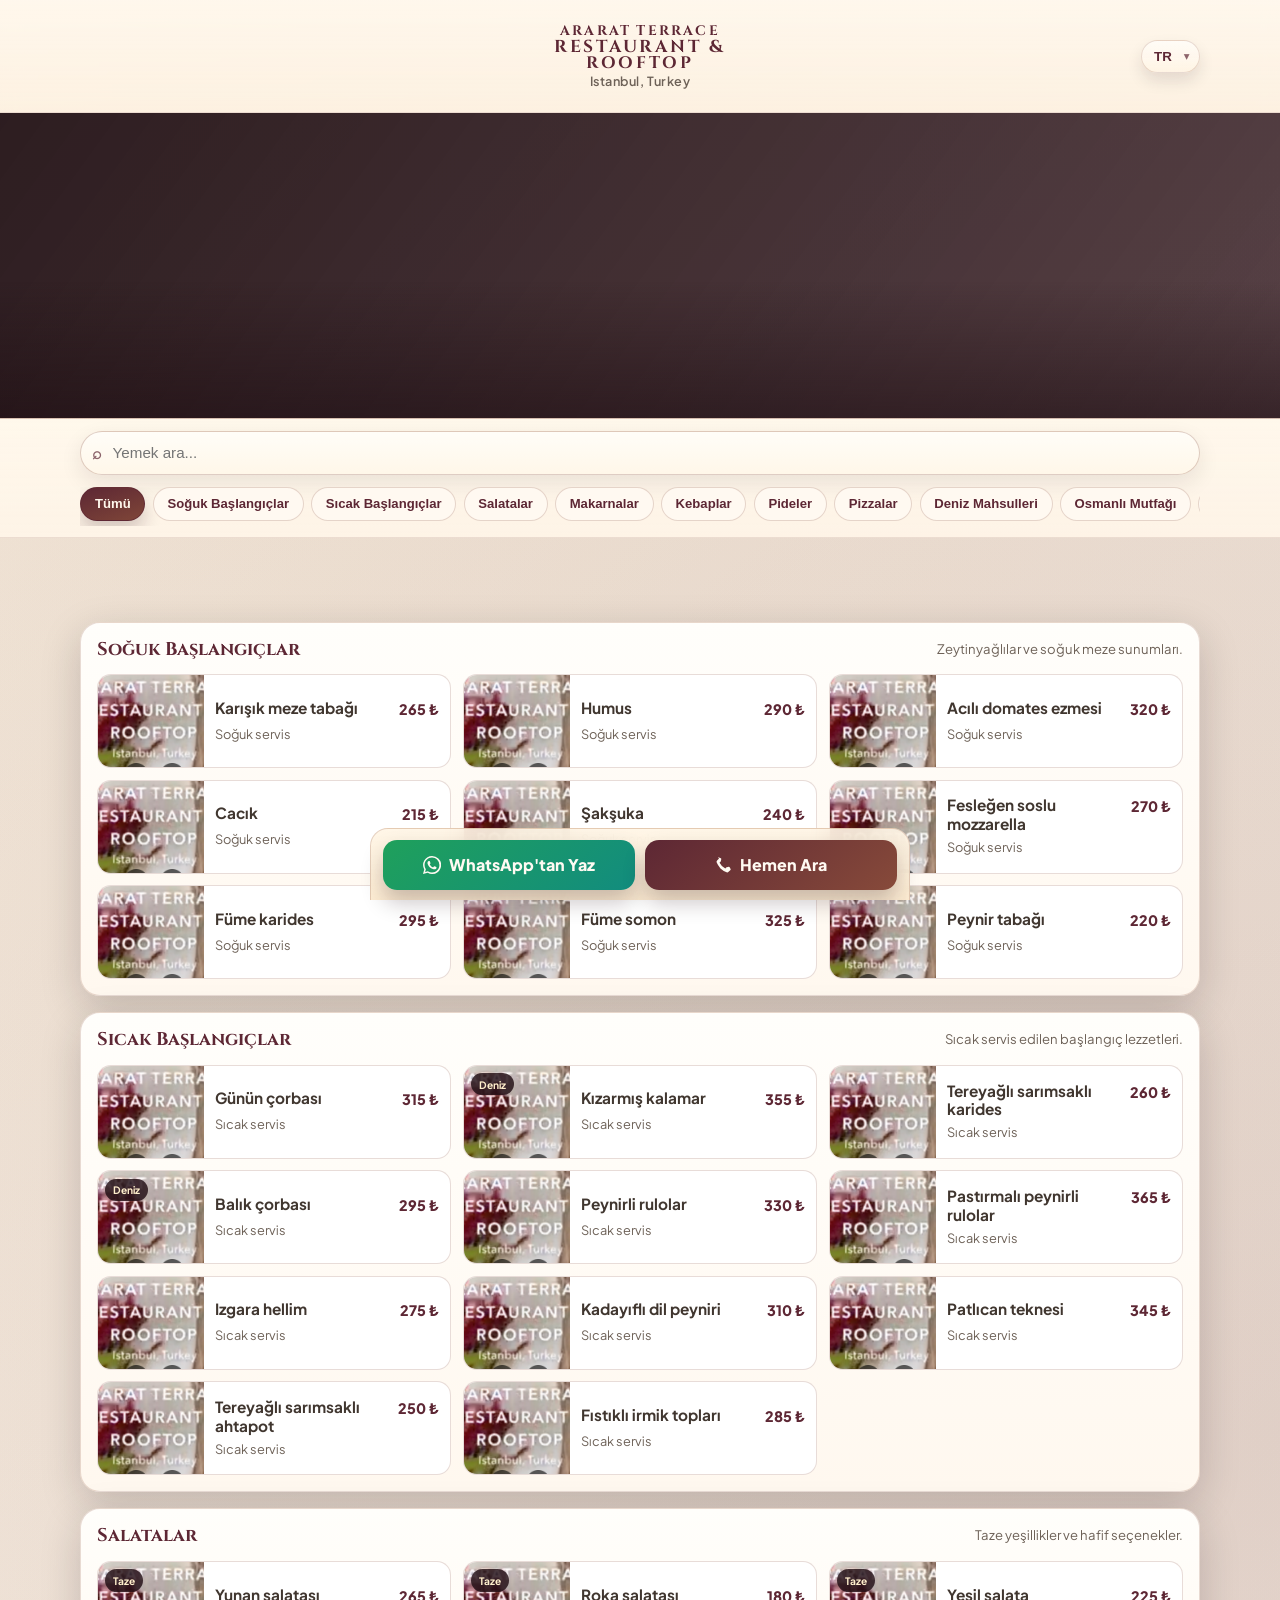
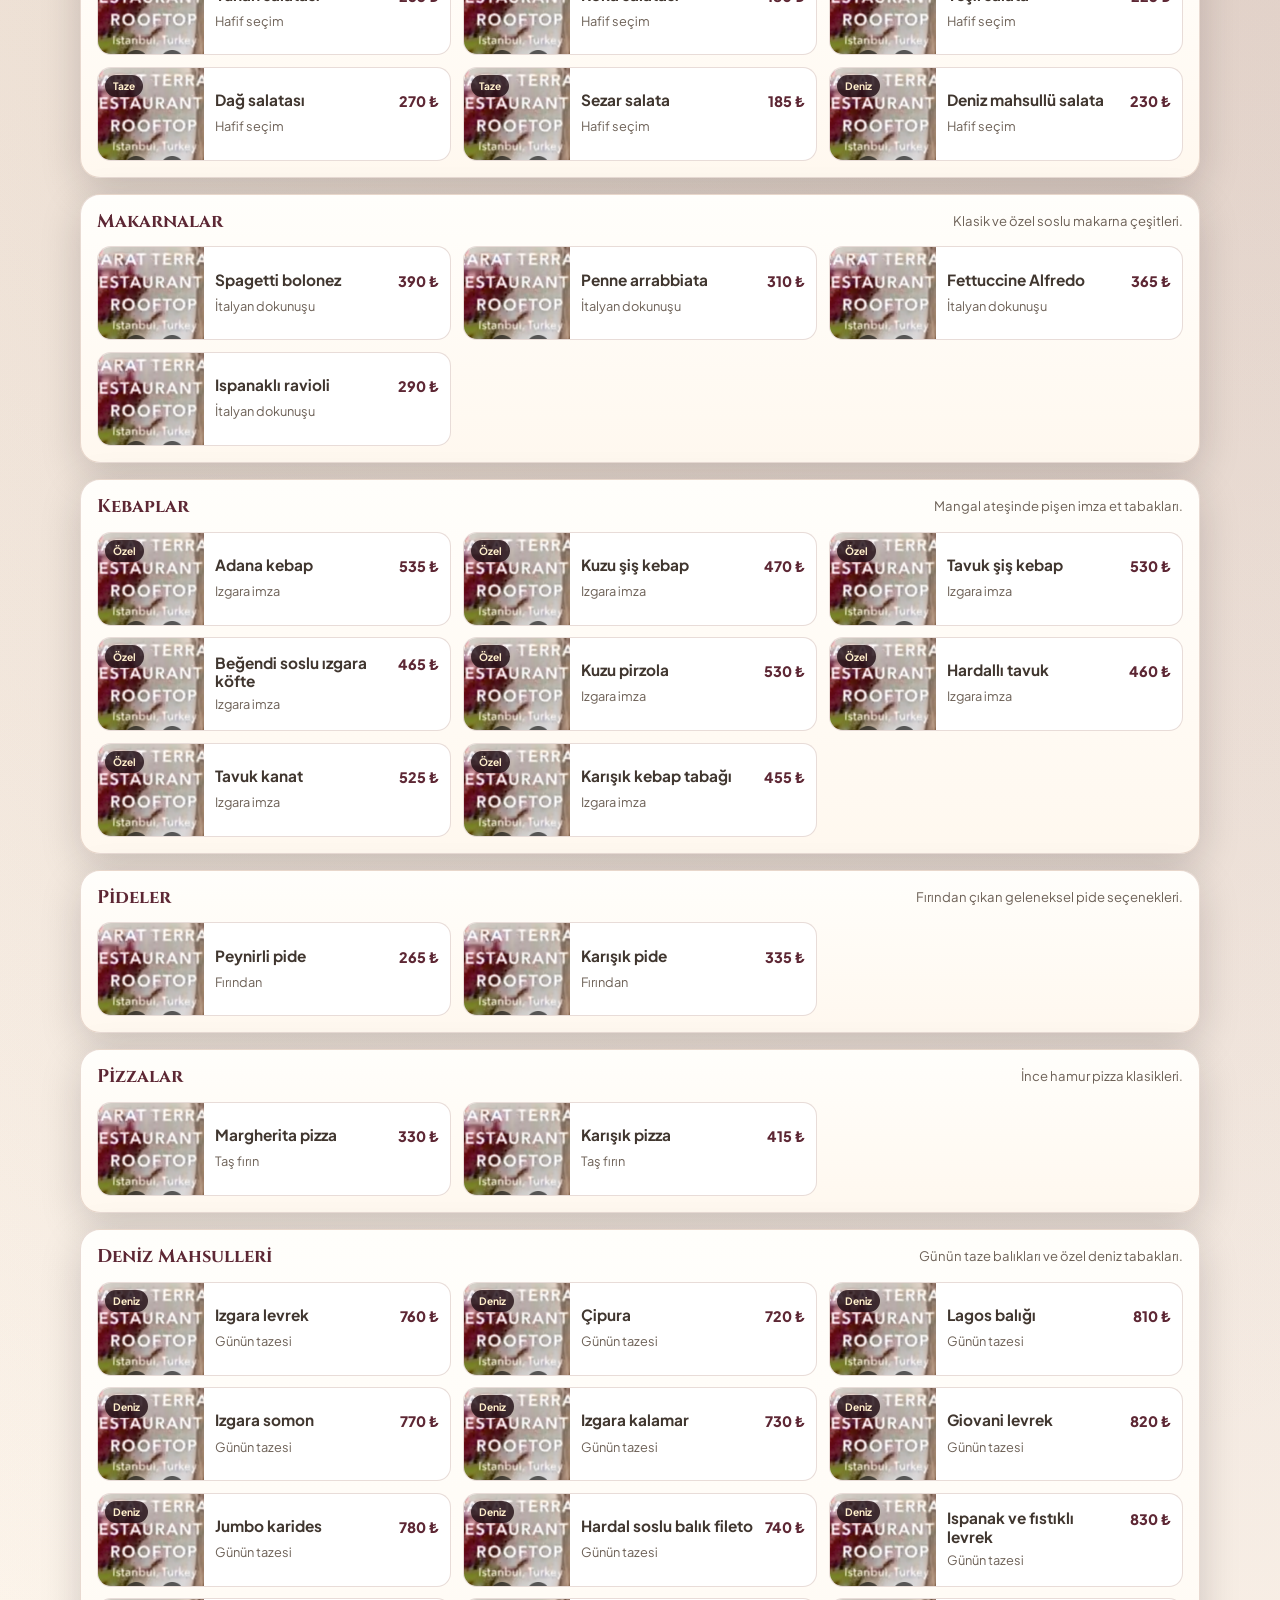
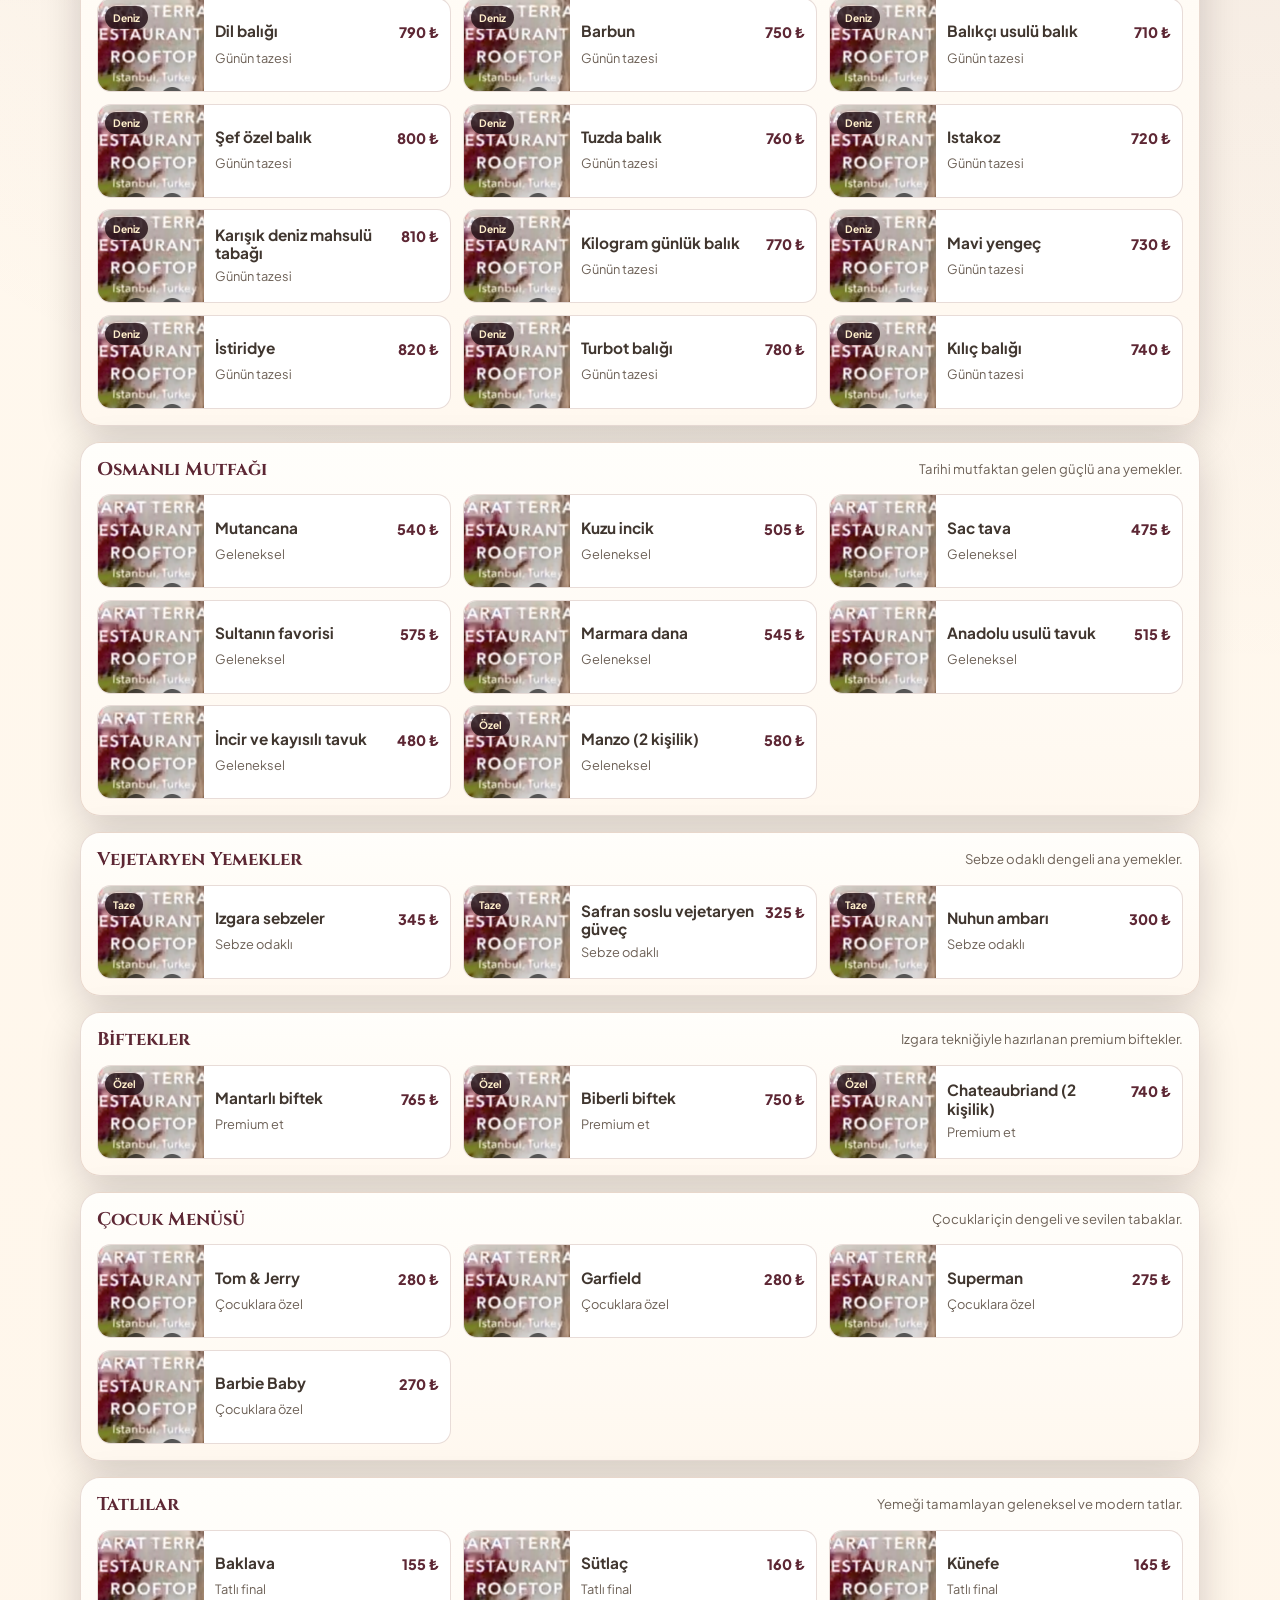
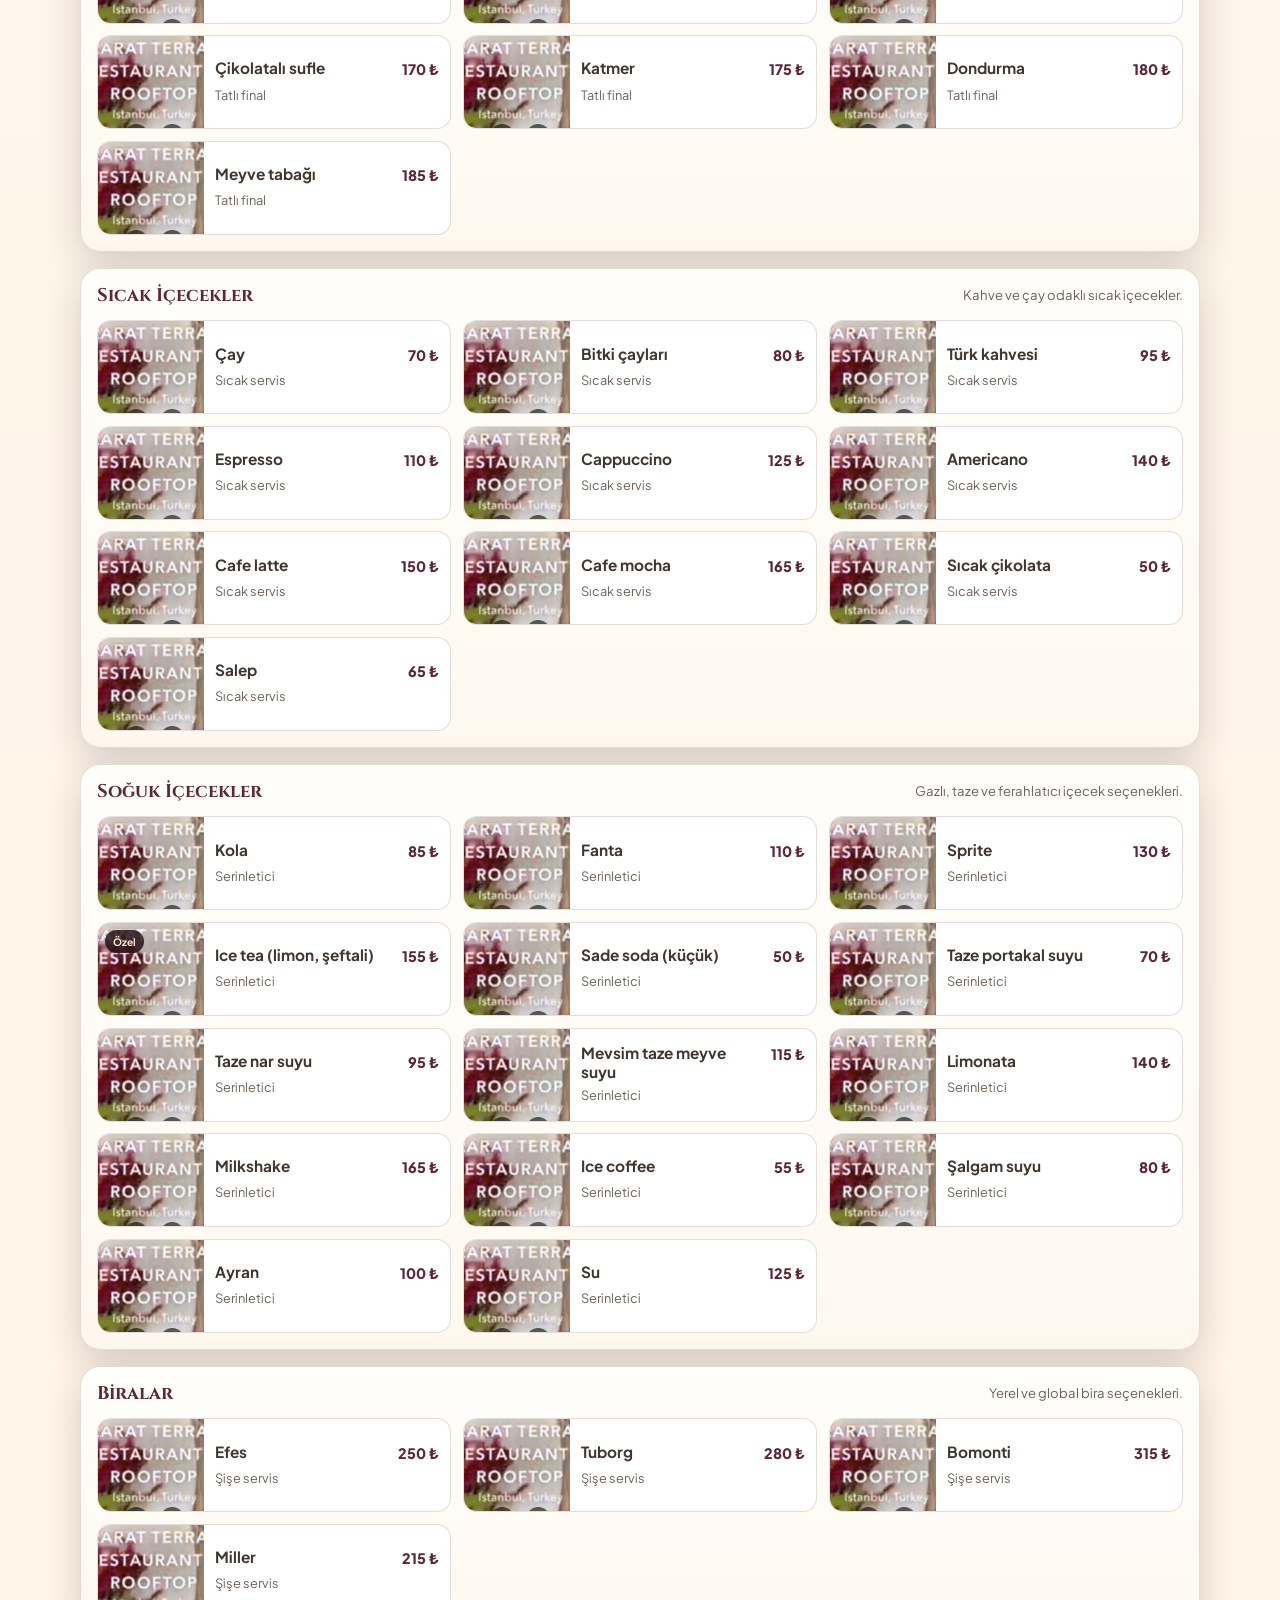
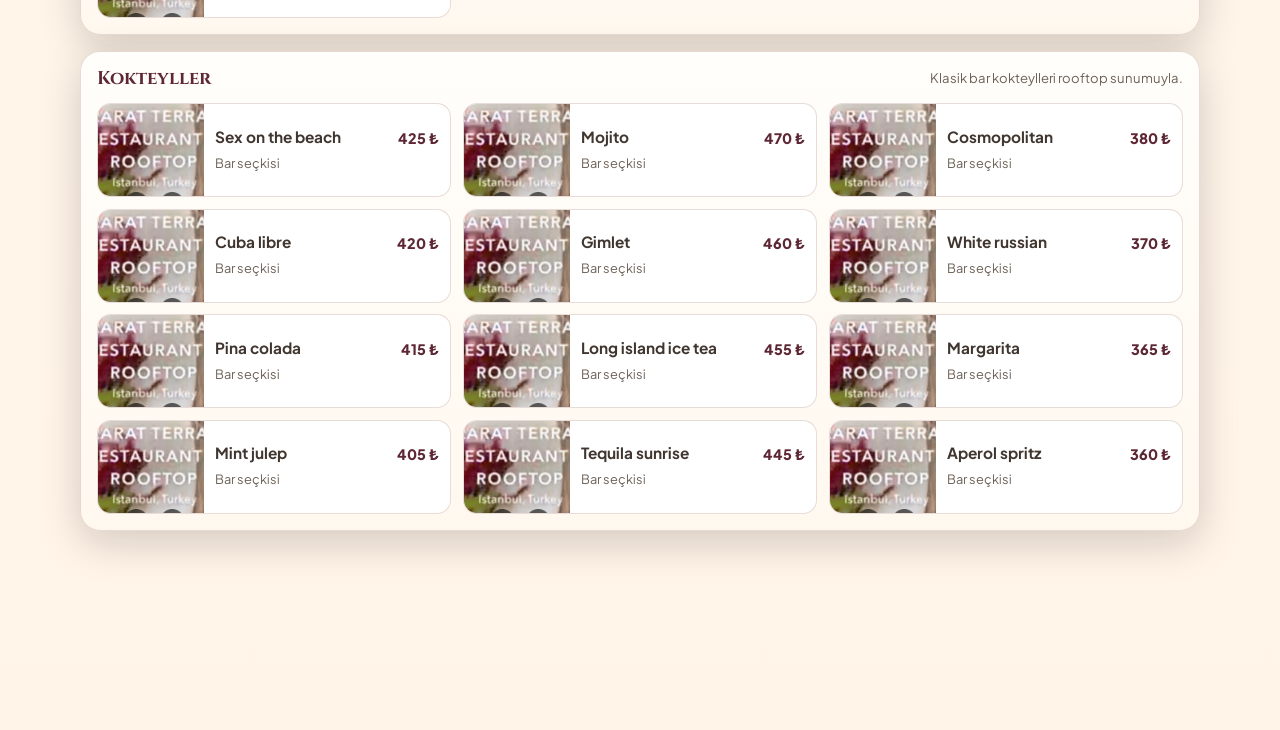
==== menu.html @ 57a2e56c "Initial Ararat Terrace Restaurant & Rooftop website" ====
<!doctype html>
<html lang="tr">
<head>
  <meta charset="utf-8">
  <meta name="viewport" content="width=device-width, initial-scale=1">
  <title>Ararat Terrace | Menü</title>
  <meta name="description" content="Ararat Terrace Restaurant & Rooftop QR menü sayfası.">
  <link rel="preconnect" href="https://fonts.googleapis.com">
  <link rel="preconnect" href="https://fonts.gstatic.com" crossorigin>
  <link href="https://fonts.googleapis.com/css2?family=Cinzel:wght@400;500;600;700&family=Plus+Jakarta+Sans:wght@400;500;600;700&family=Noto+Sans+Arabic:wght@400;500;600;700&display=swap" rel="stylesheet">
  <link rel="stylesheet" href="styles.css">
  <script defer src="app.js"></script>
</head>
<body data-page="menu">
  <header class="site-header compact">
    <div class="container header-inner">
      <div class="header-left header-spacer" aria-hidden="true"></div>

      <a class="brand-wordmark" href="index.html" aria-label="Ararat Terrace Restaurant & Rooftop">
        <span class="brand-line brand-line-1">ARARAT TERRACE</span>
        <span class="brand-line brand-line-2">RESTAURANT &</span>
        <span class="brand-line brand-line-3">ROOFTOP</span>
        <span class="brand-city">Istanbul, Turkey</span>
      </a>

      <div class="header-actions">
        <div class="lang-shell">
          <select class="lang-switcher" data-lang-switcher aria-label="Dil seçimi">
            <option value="tr">TR</option>
            <option value="en">EN</option>
            <option value="ar">AR</option>
          </select>
        </div>
      </div>
    </div>
  </header>

  <main class="menu-main">
    <section class="menu-hero reveal" aria-label="Ararat görsel banner">
      <div class="menu-hero-media"></div>
    </section>

    <section class="menu-controls">
      <div class="container controls-inner">
        <div class="menu-search-shell">
          <span class="menu-search-icon" aria-hidden="true">⌕</span>
          <input class="menu-search" type="search" data-menu-search data-i18n-placeholder="searchPlaceholder" placeholder="Yemek ara...">
          <button class="menu-search-clear" type="button" data-search-clear data-i18n="clearSearch">Temizle</button>
        </div>
        <div class="category-chips" data-category-tabs aria-label="Menü kategorileri"></div>
      </div>
    </section>

    <section class="menu-content">
      <div class="container">
        <div class="menu-category-list" data-menu-root></div>
      </div>
    </section>
  </main>

  <nav class="bottom-contact-bar" aria-label="Hızlı iletişim menüsü">
    <a class="bottom-action whatsapp" href="https://wa.me/905342999414" target="_blank" rel="noreferrer">
      <svg viewBox="0 0 16 16" aria-hidden="true" focusable="false">
        <path d="M13.601 2.326A7.85 7.85 0 0 0 8.002 0a7.94 7.94 0 0 0-6.886 11.9L0 16l4.218-1.096A7.93 7.93 0 0 0 8 16h.003a7.94 7.94 0 0 0 5.598-13.674Zm-5.6 12.33h-.002a6.62 6.62 0 0 1-3.366-.92l-.24-.142-2.503.65.67-2.438-.156-.25a6.6 6.6 0 0 1-1.016-3.52C1.39 4.43 4.358 1.39 8.003 1.39c1.76 0 3.414.685 4.66 1.93a6.55 6.55 0 0 1 1.93 4.664c-.002 3.647-2.97 6.672-6.592 6.672Zm3.624-4.95c-.198-.1-1.173-.58-1.354-.647-.182-.066-.314-.1-.446.1-.132.198-.512.646-.628.778-.116.132-.231.149-.429.05-.198-.1-.836-.308-1.592-.983-.589-.525-.986-1.173-1.102-1.372-.116-.198-.012-.304.087-.403.09-.09.198-.231.298-.347.099-.116.132-.198.198-.33.066-.132.033-.248-.017-.347-.05-.1-.446-1.074-.611-1.471-.162-.39-.326-.336-.446-.342l-.38-.006a.728.728 0 0 0-.529.248c-.182.198-.694.678-.694 1.653 0 .975.71 1.918.809 2.05.099.132 1.397 2.133 3.386 2.992.473.204.842.326 1.13.417.474.151.905.13 1.246.079.38-.057 1.173-.479 1.338-.942.165-.462.165-.859.116-.942-.05-.082-.182-.132-.38-.231Z"/>
      </svg>
      <span>WhatsApp'tan Yaz</span>
    </a>
    <a class="bottom-action call" href="tel:+905342999414">
      <svg viewBox="0 0 16 16" aria-hidden="true" focusable="false">
        <path d="M3.654 1.328a.678.678 0 0 1 .737-.086L6.06 2.08c.291.145.445.47.38.79l-.347 1.73a.68.68 0 0 1-.195.35l-.971.97a11.75 11.75 0 0 0 5.153 5.153l.97-.97a.68.68 0 0 1 .35-.195l1.73-.347a.75.75 0 0 1 .79.38l.838 1.668a.68.68 0 0 1-.086.737l-1.73 1.73a1.75 1.75 0 0 1-1.76.435 17.57 17.57 0 0 1-5.43-3.43 17.57 17.57 0 0 1-3.43-5.43 1.75 1.75 0 0 1 .435-1.76l1.73-1.73Z"/>
      </svg>
      <span>Hemen Ara</span>
    </a>
  </nav>
</body>
</html>
---- styles.css ----
:root {
  --claret-900: #2c1419;
  --claret-700: #5d2734;
  --terracotta-600: #8a4f3e;
  --gold-500: #c79a52;
  --gold-300: #e9cf9f;
  --cream-100: #f7f1e7;
  --stone-700: #40362f;
  --stone-500: #6d6157;
  --white: #ffffff;
  --shadow-soft: 0 12px 40px rgba(22, 12, 16, 0.18);
  --shadow-hard: 0 22px 44px rgba(17, 8, 11, 0.34);
  --radius-lg: 20px;
  --radius-md: 14px;
  --radius-sm: 10px;
  --container: min(1120px, 92vw);
}

*,
*::before,
*::after {
  box-sizing: border-box;
}

html,
body {
  margin: 0;
  padding: 0;
}

html {
  scroll-behavior: smooth;
}

body {
  font-family: "Plus Jakarta Sans", system-ui, -apple-system, "Segoe UI", sans-serif;
  color: var(--stone-700);
  background:
    radial-gradient(circle at 12% 0%, rgba(199, 154, 82, 0.16), transparent 45%),
    radial-gradient(circle at 100% 20%, rgba(93, 39, 52, 0.18), transparent 42%),
    linear-gradient(180deg, #fffaf4 0%, #fff8ee 45%, #fff4e7 100%);
  line-height: 1.5;
  overflow-x: hidden;
}

body.rtl {
  font-family: "Noto Sans Arabic", "Plus Jakarta Sans", sans-serif;
}

a {
  color: inherit;
  text-decoration: none;
}

img {
  max-width: 100%;
  display: block;
}

.container {
  width: var(--container);
  margin-inline: auto;
}

.site-header {
  position: sticky;
  top: 0;
  z-index: 20;
  backdrop-filter: blur(10px);
  background: linear-gradient(180deg, rgba(255, 250, 243, 0.92), rgba(255, 245, 233, 0.75));
  border-bottom: 1px solid rgba(138, 79, 62, 0.16);
}

.site-header.compact {
  background: linear-gradient(180deg, rgba(255, 248, 237, 0.96), rgba(255, 243, 227, 0.86));
}

.header-inner {
  min-height: 102px;
  display: grid;
  grid-template-columns: 1fr auto 1fr;
  align-items: center;
  gap: 0.95rem;
  padding: 0.65rem 0;
}

.header-left {
  justify-self: start;
  display: inline-flex;
  align-items: center;
  min-width: 0;
}

.header-spacer {
  min-width: 68px;
}

.brand-wordmark {
  justify-self: center;
  display: grid;
  justify-items: center;
  text-align: center;
  color: var(--claret-700);
  line-height: 1.02;
  transition: transform 220ms ease;
}

.brand-wordmark:hover {
  transform: translateY(-1px);
}

.brand-line {
  display: block;
  font-family: "Cinzel", serif;
  font-weight: 700;
  letter-spacing: 0.16em;
}

.brand-line-1 {
  font-size: 0.72rem;
}

.brand-line-2 {
  font-size: 0.86rem;
}

.brand-line-3 {
  font-size: 0.84rem;
}

.brand-city {
  margin-top: 0.2rem;
  font-size: 0.72rem;
  font-weight: 600;
  letter-spacing: 0.04em;
  color: var(--stone-500);
  white-space: nowrap;
}

.main-nav {
  display: none;
  gap: 1.2rem;
}

.main-nav a {
  font-weight: 600;
  color: var(--claret-700);
  opacity: 0.86;
  transition: opacity 160ms ease;
}

.main-nav a:hover {
  opacity: 1;
}

.header-actions {
  justify-self: end;
  display: flex;
  align-items: center;
  gap: 0.5rem;
}

.lang-shell {
  position: relative;
  display: inline-flex;
}

.lang-shell::after {
  content: "▾";
  position: absolute;
  right: 0.66rem;
  top: 50%;
  transform: translateY(-52%);
  pointer-events: none;
  color: rgba(93, 39, 52, 0.7);
  font-size: 0.72rem;
}

.lang-label {
  font-size: 0.8rem;
  color: var(--stone-500);
}

.lang-switcher {
  appearance: none;
  border: 1px solid rgba(138, 79, 62, 0.2);
  background: linear-gradient(180deg, rgba(255, 252, 247, 0.98), rgba(255, 244, 228, 0.95));
  color: var(--claret-700);
  font-weight: 700;
  border-radius: 999px;
  padding: 0.5rem 1.56rem 0.5rem 0.74rem;
  cursor: pointer;
  box-shadow: 0 8px 16px rgba(23, 9, 14, 0.11);
}

.lang-switcher:focus {
  outline: 2px solid rgba(199, 154, 82, 0.43);
  border-color: rgba(138, 79, 62, 0.35);
}

.btn {
  display: inline-flex;
  align-items: center;
  justify-content: center;
  border-radius: 999px;
  font-weight: 700;
  transition: transform 180ms ease, box-shadow 180ms ease, background-color 180ms ease;
  border: 1px solid transparent;
  cursor: pointer;
}

.btn:hover {
  transform: translateY(-2px);
}

.btn-primary {
  background: linear-gradient(160deg, var(--claret-700), var(--terracotta-600));
  color: var(--white);
  box-shadow: 0 14px 26px rgba(58, 22, 31, 0.26);
  padding: 0.76rem 1.18rem;
}

.btn-outline {
  background: rgba(255, 255, 255, 0.72);
  border-color: rgba(92, 39, 52, 0.36);
  color: var(--claret-700);
  padding: 0.74rem 1.15rem;
}

.btn-small {
  padding: 0.5rem 0.88rem;
  font-size: 0.85rem;
}

.hero {
  position: relative;
  isolation: isolate;
  overflow: hidden;
  min-height: 76vh;
  display: flex;
  align-items: center;
  padding-block: clamp(4.25rem, 13vw, 7rem) clamp(3.5rem, 8vw, 5.75rem);
}

.hero::before {
  content: "";
  position: absolute;
  inset: 0;
  z-index: -2;
  background:
    linear-gradient(115deg, rgba(34, 12, 20, 0.88), rgba(41, 16, 24, 0.53)),
    url("https://images.unsplash.com/photo-1517248135467-4c7edcad34c4?auto=format&fit=crop&w=1800&q=80") center/cover no-repeat;
}

.hero-overlay {
  position: absolute;
  inset: auto -10% -48% auto;
  width: 74vw;
  max-width: 520px;
  aspect-ratio: 1 / 1;
  z-index: -1;
  border-radius: 50%;
  background: radial-gradient(circle, rgba(199, 154, 82, 0.34), rgba(199, 154, 82, 0));
  filter: blur(5px);
}

.hero-content {
  color: var(--white);
  animation: rise-in 650ms ease both;
}

.eyebrow {
  margin: 0;
  text-transform: uppercase;
  letter-spacing: 0.14em;
  font-size: 0.78rem;
  color: var(--gold-300);
  font-weight: 700;
}

h1,
h2,
h3 {
  margin: 0;
  font-family: "Cinzel", serif;
  line-height: 1.2;
}

h1 {
  margin-top: 0.72rem;
  font-size: clamp(1.9rem, 7vw, 3.55rem);
  max-width: 12ch;
}

.hero-text {
  margin: 1rem 0 0;
  max-width: 56ch;
  color: rgba(255, 251, 245, 0.95);
}

.hero-badges {
  margin-top: 1.2rem;
  display: flex;
  flex-wrap: wrap;
  gap: 0.55rem;
}

.chip {
  display: inline-flex;
  align-items: center;
  border-radius: 999px;
  padding: 0.46rem 0.82rem;
  font-size: 0.78rem;
  font-weight: 600;
  background: rgba(255, 249, 240, 0.15);
  border: 1px solid rgba(255, 255, 255, 0.22);
  color: #fff8ef;
}

.hero-cta {
  margin-top: 1.45rem;
  display: flex;
  gap: 0.62rem;
  flex-wrap: wrap;
}

section {
  padding-block: clamp(2.8rem, 7vw, 5.25rem);
}

.quick-info {
  margin-top: -1.5rem;
}

.info-grid {
  display: grid;
  gap: 0.88rem;
}

.info-card {
  background: linear-gradient(180deg, #fffdf9, #fff6eb);
  border: 1px solid rgba(138, 79, 62, 0.18);
  border-radius: var(--radius-lg);
  padding: 1rem;
  box-shadow: var(--shadow-soft);
}

.info-card h3 {
  font-size: 1.02rem;
  color: var(--claret-700);
  margin-bottom: 0.35rem;
}

.info-card p {
  margin: 0;
  color: var(--stone-500);
  font-size: 0.94rem;
}

.split-grid {
  display: grid;
  gap: 1.4rem;
}

.visual-card {
  border-radius: 26px;
  overflow: hidden;
  box-shadow: var(--shadow-hard);
}

.visual-card img {
  width: 100%;
  height: 100%;
  min-height: 300px;
  object-fit: cover;
}

.about-copy p {
  color: var(--stone-500);
  margin: 0.8rem 0 0;
}

.feature-list {
  margin: 1rem 0 0;
  padding: 0;
  list-style: none;
  display: grid;
  gap: 0.5rem;
}

.feature-list li {
  padding: 0.58rem 0.75rem;
  border-radius: var(--radius-sm);
  background: rgba(199, 154, 82, 0.12);
  color: var(--stone-700);
}

.about-actions {
  margin-top: 1rem;
  display: flex;
  flex-wrap: wrap;
  gap: 0.65rem;
}

.section-head {
  margin-bottom: 1rem;
}

.section-head p {
  margin: 0.45rem 0 0;
  color: var(--stone-500);
}

.gallery-grid {
  display: grid;
  grid-template-columns: 1fr 1fr;
  gap: 0.6rem;
}

.gallery-grid img {
  border-radius: 14px;
  height: 100%;
  min-height: 122px;
  object-fit: cover;
  box-shadow: var(--shadow-soft);
}

.review-grid {
  display: grid;
  gap: 0.8rem;
}

.review-card {
  border-radius: var(--radius-md);
  border: 1px solid rgba(138, 79, 62, 0.2);
  background: linear-gradient(180deg, #fffefc, #fff6ea);
  padding: 1rem;
}

.review-card p {
  margin: 0;
}

.review-card span {
  display: inline-block;
  margin-top: 0.75rem;
  color: var(--claret-700);
  font-weight: 700;
  font-size: 0.88rem;
}

.contact {
  padding-top: 0;
}

.contact-grid {
  display: grid;
  gap: 1rem;
}

.contact-copy {
  background: #fff8ee;
  border-radius: var(--radius-lg);
  border: 1px solid rgba(138, 79, 62, 0.24);
  padding: 1rem;
}

.contact-copy p {
  margin: 0.5rem 0;
}

.map-box {
  border-radius: var(--radius-lg);
  overflow: hidden;
  min-height: 240px;
  box-shadow: var(--shadow-hard);
}

.map-box img {
  width: 100%;
  height: 100%;
  object-fit: cover;
}

.site-footer {
  background: linear-gradient(180deg, #2d141a, #1a0b0f);
  color: #fbead1;
  padding: 0.9rem 0;
}

.footer-inner {
  display: flex;
  flex-wrap: wrap;
  justify-content: space-between;
  align-items: center;
  gap: 0.6rem;
}

.footer-inner p {
  margin: 0;
  font-size: 0.9rem;
}

.footer-inner a {
  color: var(--gold-300);
  font-weight: 700;
}

.menu-main {
  padding-bottom: 7.2rem;
}

.menu-hero {
  position: relative;
  isolation: isolate;
  height: clamp(220px, 34vh, 360px);
  overflow: hidden;
  border-bottom: 1px solid rgba(138, 79, 62, 0.22);
  padding: 0;
}

.menu-hero-media {
  position: absolute;
  inset: -10% 0 0;
  background:
    linear-gradient(126deg, rgba(26, 10, 15, 0.92), rgba(38, 13, 23, 0.74)),
    url("https://images.unsplash.com/photo-1559329007-40df8a9345d8?auto=format&fit=crop&w=1800&q=80") center/cover no-repeat;
  transform: translate3d(0, var(--menu-hero-shift, 0px), 0) scale(var(--menu-hero-scale, 1.08));
  will-change: transform;
}

.menu-hero::after {
  content: "";
  position: absolute;
  inset: auto 0 0;
  height: 45%;
  background: linear-gradient(180deg, rgba(26, 10, 15, 0), rgba(26, 10, 15, 0.52));
  pointer-events: none;
}

.menu-controls {
  position: sticky;
  top: 102px;
  z-index: 15;
  padding: 0.75rem 0 0.65rem;
  background: linear-gradient(180deg, rgba(255, 248, 236, 0.98), rgba(255, 245, 232, 0.92));
  border-bottom: 1px solid rgba(138, 79, 62, 0.16);
}

.controls-inner {
  display: grid;
  gap: 0.75rem;
}

.menu-search-shell {
  display: grid;
  grid-template-columns: auto 1fr auto;
  align-items: center;
  gap: 0.35rem;
  border: 1px solid rgba(138, 79, 62, 0.28);
  background: linear-gradient(180deg, #fffdf8, #fff7e9);
  border-radius: 999px;
  padding-inline: 0.7rem 0.42rem;
  box-shadow: 0 8px 22px rgba(30, 11, 18, 0.09);
}

.menu-search-icon {
  color: rgba(93, 39, 52, 0.72);
  font-size: 0.98rem;
  font-weight: 700;
}

.menu-search {
  width: 100%;
  border: 0;
  background: transparent;
  padding: 0.78rem 0.3rem;
  color: var(--stone-700);
  font-size: 0.95rem;
}

.menu-search:focus {
  outline: none;
}

.menu-search-shell:focus-within {
  outline: 2px solid rgba(199, 154, 82, 0.42);
  border-color: rgba(138, 79, 62, 0.36);
}

.menu-search-clear {
  border: 1px solid rgba(138, 79, 62, 0.26);
  background: rgba(255, 245, 227, 0.88);
  color: var(--claret-700);
  border-radius: 999px;
  padding: 0.45rem 0.66rem;
  font-size: 0.75rem;
  font-weight: 700;
  cursor: pointer;
  transition: all 180ms ease;
}

.menu-search-clear:hover {
  background: rgba(255, 239, 214, 0.95);
}

.menu-search-clear.is-hidden {
  opacity: 0;
  pointer-events: none;
  transform: translateX(4px);
}

.category-chips {
  display: flex;
  gap: 0.45rem;
  overflow-x: auto;
  padding: 0 0.08rem 0.35rem;
  scrollbar-width: thin;
  scrollbar-color: rgba(121, 64, 52, 0.75) rgba(255, 238, 212, 0.84);
  scroll-snap-type: x proximity;
  -webkit-overflow-scrolling: touch;
}

.category-chips::-webkit-scrollbar {
  height: 9px;
}

.category-chips::-webkit-scrollbar-track {
  background: linear-gradient(90deg, rgba(255, 240, 219, 0.76), rgba(255, 247, 232, 0.9));
  border: 1px solid rgba(138, 79, 62, 0.16);
  border-radius: 999px;
}

.category-chips::-webkit-scrollbar-thumb {
  background: linear-gradient(140deg, rgba(93, 39, 52, 0.92), rgba(138, 79, 62, 0.85));
  border: 1px solid rgba(255, 245, 230, 0.92);
  border-radius: 999px;
}

.category-chips::-webkit-scrollbar-thumb:hover {
  background: linear-gradient(140deg, rgba(81, 31, 44, 0.98), rgba(124, 67, 53, 0.93));
}

.category-btn {
  border-radius: 999px;
  border: 1px solid rgba(138, 79, 62, 0.22);
  background: #fff9f1;
  color: var(--claret-700);
  font-weight: 700;
  font-size: 0.82rem;
  white-space: nowrap;
  padding: 0.52rem 0.86rem;
  cursor: pointer;
  transition: all 150ms ease;
  scroll-snap-align: start;
}

.category-btn.active {
  border-color: rgba(93, 39, 52, 0.66);
  background: linear-gradient(160deg, #5d2734, #7f4638);
  color: #fff7ec;
  box-shadow: 0 10px 18px rgba(45, 16, 24, 0.2);
}

.menu-category-list {
  display: grid;
  gap: 1rem;
}

.menu-category {
  background: linear-gradient(180deg, #fffefb, #fff8ef);
  border-radius: var(--radius-lg);
  border: 1px solid rgba(138, 79, 62, 0.2);
  padding: 1rem;
  box-shadow: var(--shadow-soft);
}

.menu-category-head {
  display: flex;
  justify-content: space-between;
  align-items: start;
  gap: 1rem;
  margin-bottom: 0.85rem;
}

.menu-category h2 {
  font-size: 1.15rem;
  color: var(--claret-700);
}

.menu-category-head p {
  margin: 0;
  color: var(--stone-500);
  font-size: 0.82rem;
  max-width: 34ch;
  text-align: end;
}

.menu-items-grid {
  display: grid;
  gap: 0.72rem;
}

.menu-item {
  display: grid;
  grid-template-columns: 106px 1fr;
  gap: 0.7rem;
  border-radius: 14px;
  overflow: hidden;
  border: 1px solid rgba(138, 79, 62, 0.2);
  background: #fff;
}

.menu-item-media {
  position: relative;
  min-height: 92px;
}

.menu-item-media img {
  width: 100%;
  height: 100%;
  object-fit: cover;
}

.menu-item-badge {
  position: absolute;
  top: 0.45rem;
  left: 0.45rem;
  background: rgba(34, 14, 20, 0.82);
  color: #ffefcc;
  border-radius: 999px;
  padding: 0.22rem 0.5rem;
  font-size: 0.64rem;
  font-weight: 700;
}

.menu-item-copy {
  padding: 0.64rem 0.7rem 0.64rem 0;
  display: grid;
  gap: 0.28rem;
  align-content: center;
}

.menu-item-topline {
  display: flex;
  justify-content: space-between;
  align-items: flex-start;
  gap: 0.6rem;
}

.menu-item h3 {
  font-size: 0.96rem;
  font-family: "Plus Jakarta Sans", system-ui, sans-serif;
  font-weight: 700;
  color: var(--stone-700);
}

.menu-item-price {
  font-weight: 800;
  color: var(--claret-700);
  white-space: nowrap;
  font-size: 0.9rem;
}

.menu-item p {
  margin: 0;
  color: var(--stone-500);
  font-size: 0.8rem;
}

.empty-state {
  border-radius: var(--radius-md);
  padding: 1.1rem;
  border: 1px dashed rgba(138, 79, 62, 0.35);
  background: rgba(255, 250, 241, 0.86);
  color: var(--stone-500);
}

.bottom-contact-bar {
  position: fixed;
  left: 0;
  right: 0;
  bottom: 0;
  z-index: 34;
  display: grid;
  grid-template-columns: 1fr 1fr;
  gap: 0.6rem;
  padding: 0.65rem 0.75rem calc(0.65rem + env(safe-area-inset-bottom));
  background: linear-gradient(180deg, rgba(255, 245, 229, 0.9), rgba(255, 237, 210, 0.96));
  backdrop-filter: blur(12px);
  border-top: 1px solid rgba(138, 79, 62, 0.22);
}

.bottom-action {
  display: inline-flex;
  align-items: center;
  justify-content: center;
  gap: 0.5rem;
  border-radius: 14px;
  min-height: 50px;
  padding: 0.8rem 0.7rem;
  color: #fffaf2;
  font-weight: 800;
  box-shadow: 0 12px 22px rgba(29, 10, 17, 0.24);
}

.bottom-action svg {
  width: 18px;
  height: 18px;
  fill: currentColor;
}

.bottom-action.whatsapp {
  background: linear-gradient(140deg, #1fa05b, #128c7e);
}

.bottom-action.call {
  background: linear-gradient(140deg, #5d2734, #874a3a);
}

.reveal {
  opacity: 0;
  transform: translateY(16px);
  transition: opacity 420ms ease, transform 420ms ease;
}

.reveal.in-view {
  opacity: 1;
  transform: none;
}

@keyframes rise-in {
  from {
    opacity: 0;
    transform: translateY(14px);
  }
  to {
    opacity: 1;
    transform: translateY(0);
  }
}

@media (min-width: 760px) {
  .header-inner {
    min-height: 112px;
  }

  .brand-line-1 {
    font-size: 0.86rem;
  }

  .brand-line-2 {
    font-size: 1.08rem;
  }

  .brand-line-3 {
    font-size: 1.04rem;
  }

  .brand-city {
    font-size: 0.79rem;
  }

  .main-nav {
    display: inline-flex;
  }

  .hero {
    min-height: 82vh;
  }

  .info-grid {
    grid-template-columns: repeat(3, minmax(0, 1fr));
  }

  .split-grid {
    grid-template-columns: 1fr 1fr;
    align-items: center;
  }

  .gallery-grid {
    grid-template-columns: repeat(3, minmax(0, 1fr));
    gap: 0.85rem;
  }

  .review-grid {
    grid-template-columns: repeat(3, minmax(0, 1fr));
  }

  .contact-grid {
    grid-template-columns: 1.1fr 1fr;
    align-items: stretch;
  }

  .menu-items-grid {
    grid-template-columns: repeat(2, minmax(0, 1fr));
  }

  .menu-controls {
    top: 112px;
  }

  .bottom-contact-bar {
    left: 50%;
    transform: translateX(-50%);
    width: min(540px, calc(100vw - 1.2rem));
    border: 1px solid rgba(138, 79, 62, 0.22);
    border-bottom: none;
    border-radius: 18px 18px 0 0;
  }
}

@media (min-width: 1080px) {
  .menu-items-grid {
    grid-template-columns: repeat(3, minmax(0, 1fr));
  }
}

@media (max-width: 520px) {
  .btn {
    width: 100%;
  }

  .hero-cta .btn {
    width: auto;
  }

  .header-actions .btn {
    display: none;
  }

  .header-inner {
    min-height: 96px;
    gap: 0.45rem;
  }

  .brand-line-1 {
    font-size: 0.62rem;
  }

  .brand-line-2 {
    font-size: 0.76rem;
  }

  .brand-line-3 {
    font-size: 0.74rem;
  }

  .brand-city {
    font-size: 0.66rem;
  }

  .menu-search-clear {
    padding-inline: 0.58rem;
    font-size: 0.72rem;
  }

  .menu-controls {
    top: 96px;
  }

  .menu-category-head {
    flex-direction: column;
    gap: 0.4rem;
  }

  .menu-category-head p {
    text-align: start;
  }
}

body.rtl .header-inner,
body.rtl .hero-cta,
body.rtl .about-actions,
body.rtl .footer-inner {
  direction: rtl;
}

body.rtl .header-left {
  justify-self: end;
}

body.rtl .header-actions {
  justify-self: start;
}

body.rtl .lang-shell::after {
  right: auto;
  left: 0.66rem;
}

body.rtl .lang-switcher {
  padding: 0.5rem 0.74rem 0.5rem 1.56rem;
}

body.rtl .menu-category-head p {
  text-align: start;
}

body.rtl .menu-item {
  grid-template-columns: 1fr 106px;
}

body.rtl .menu-item-copy {
  padding: 0.64rem 0 0.64rem 0.7rem;
}

body.rtl .menu-item-media {
  order: 2;
}
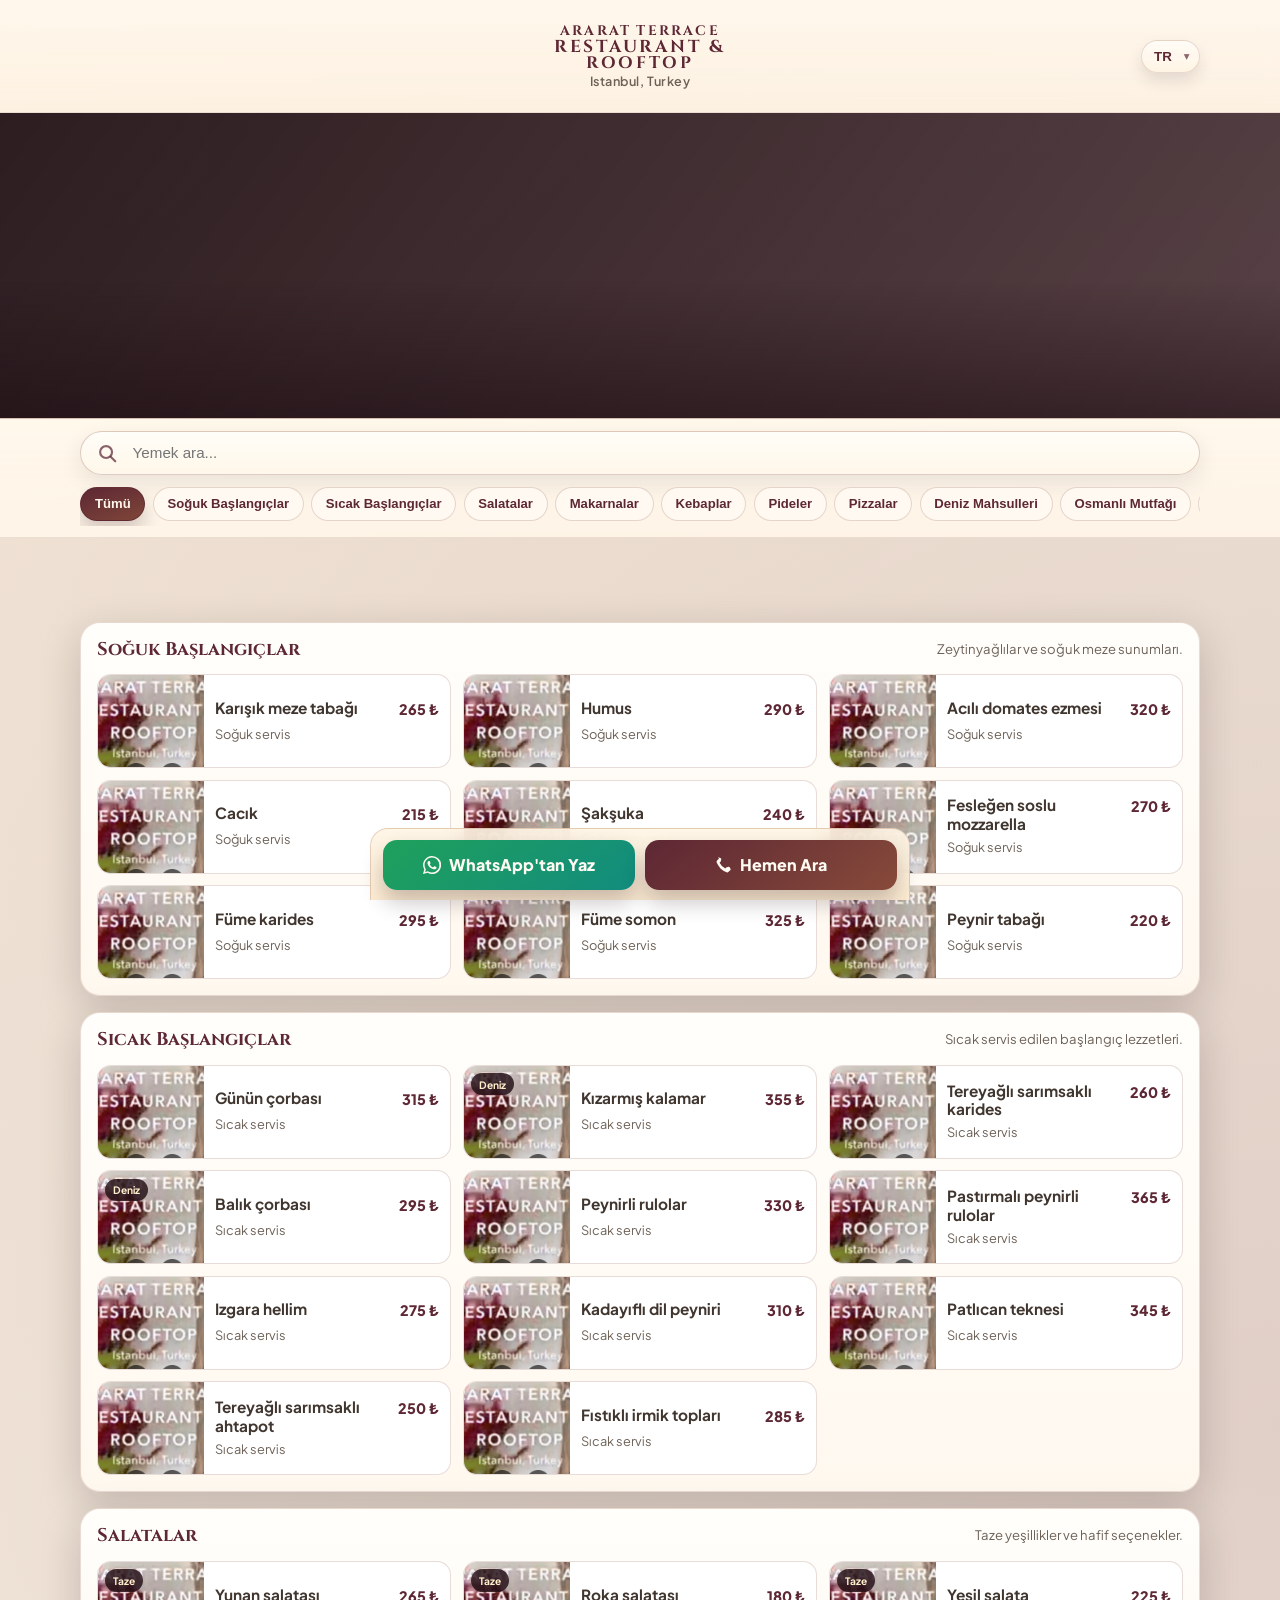
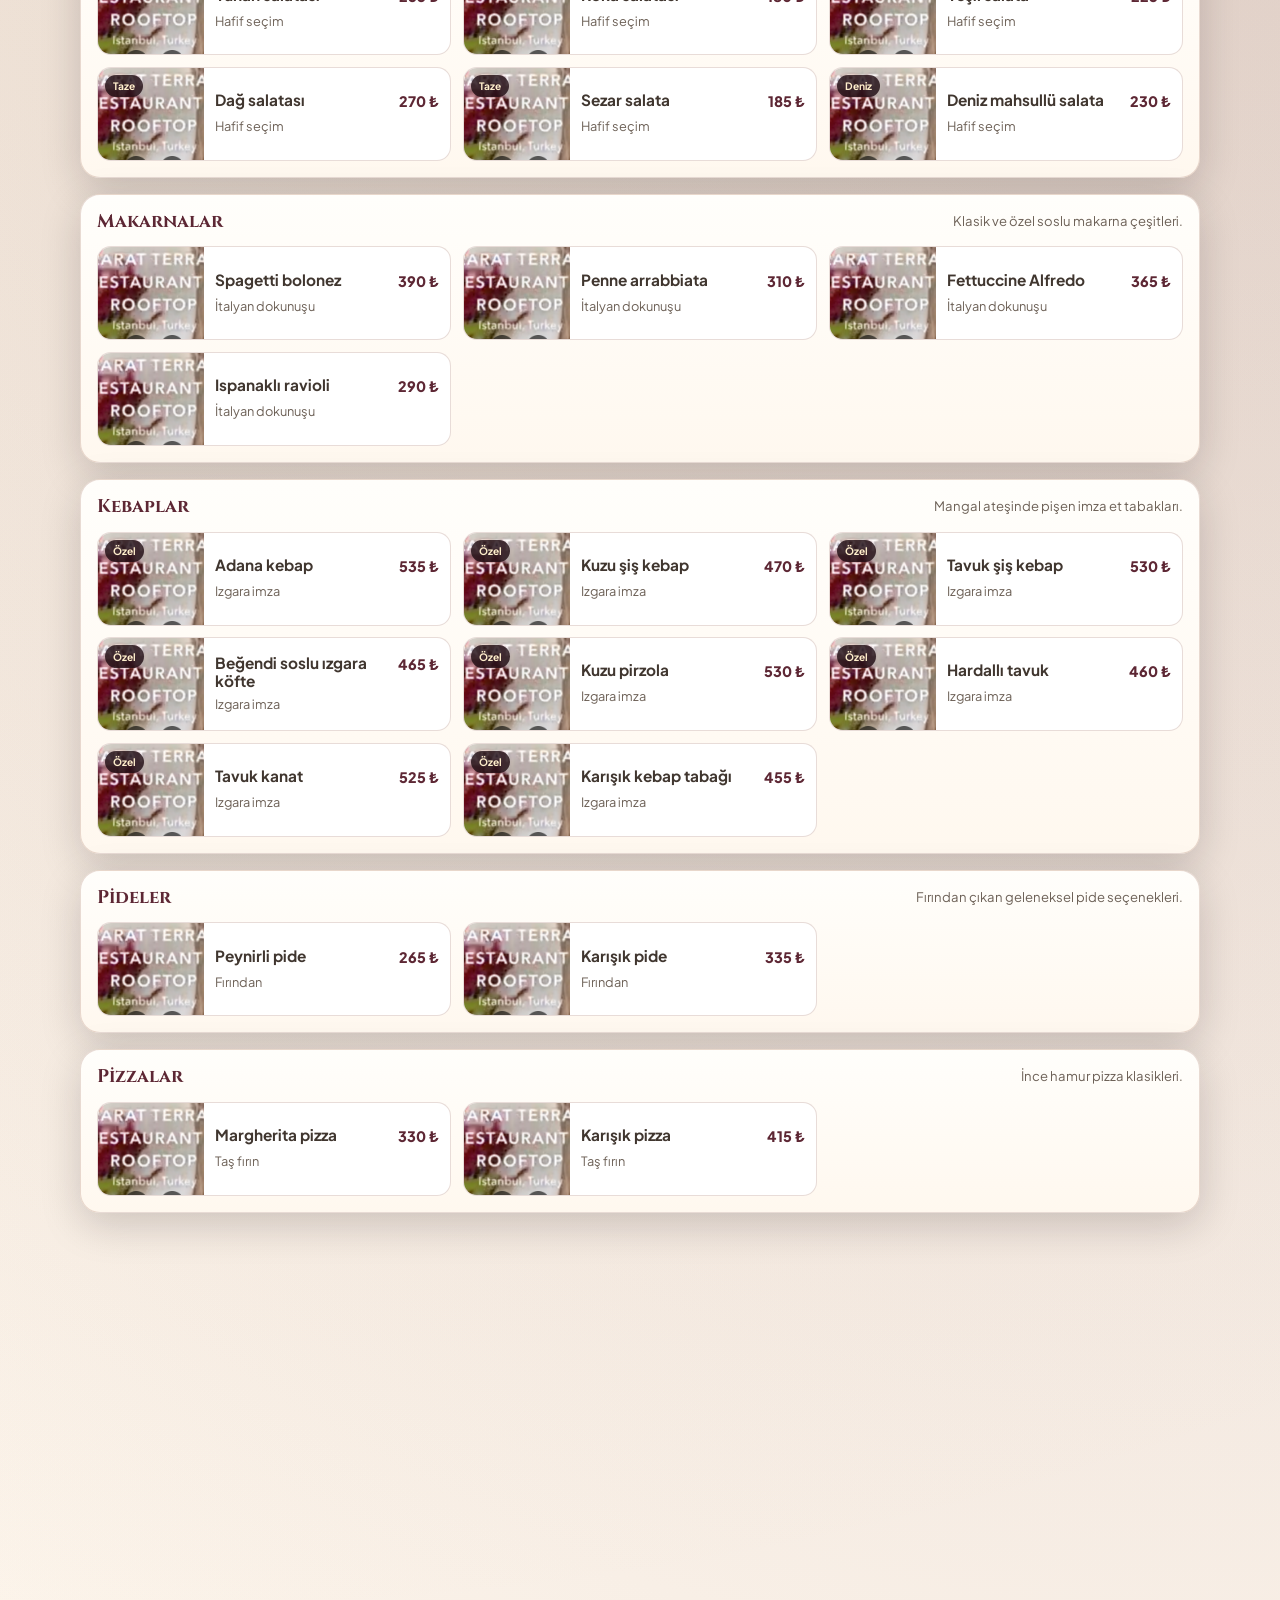
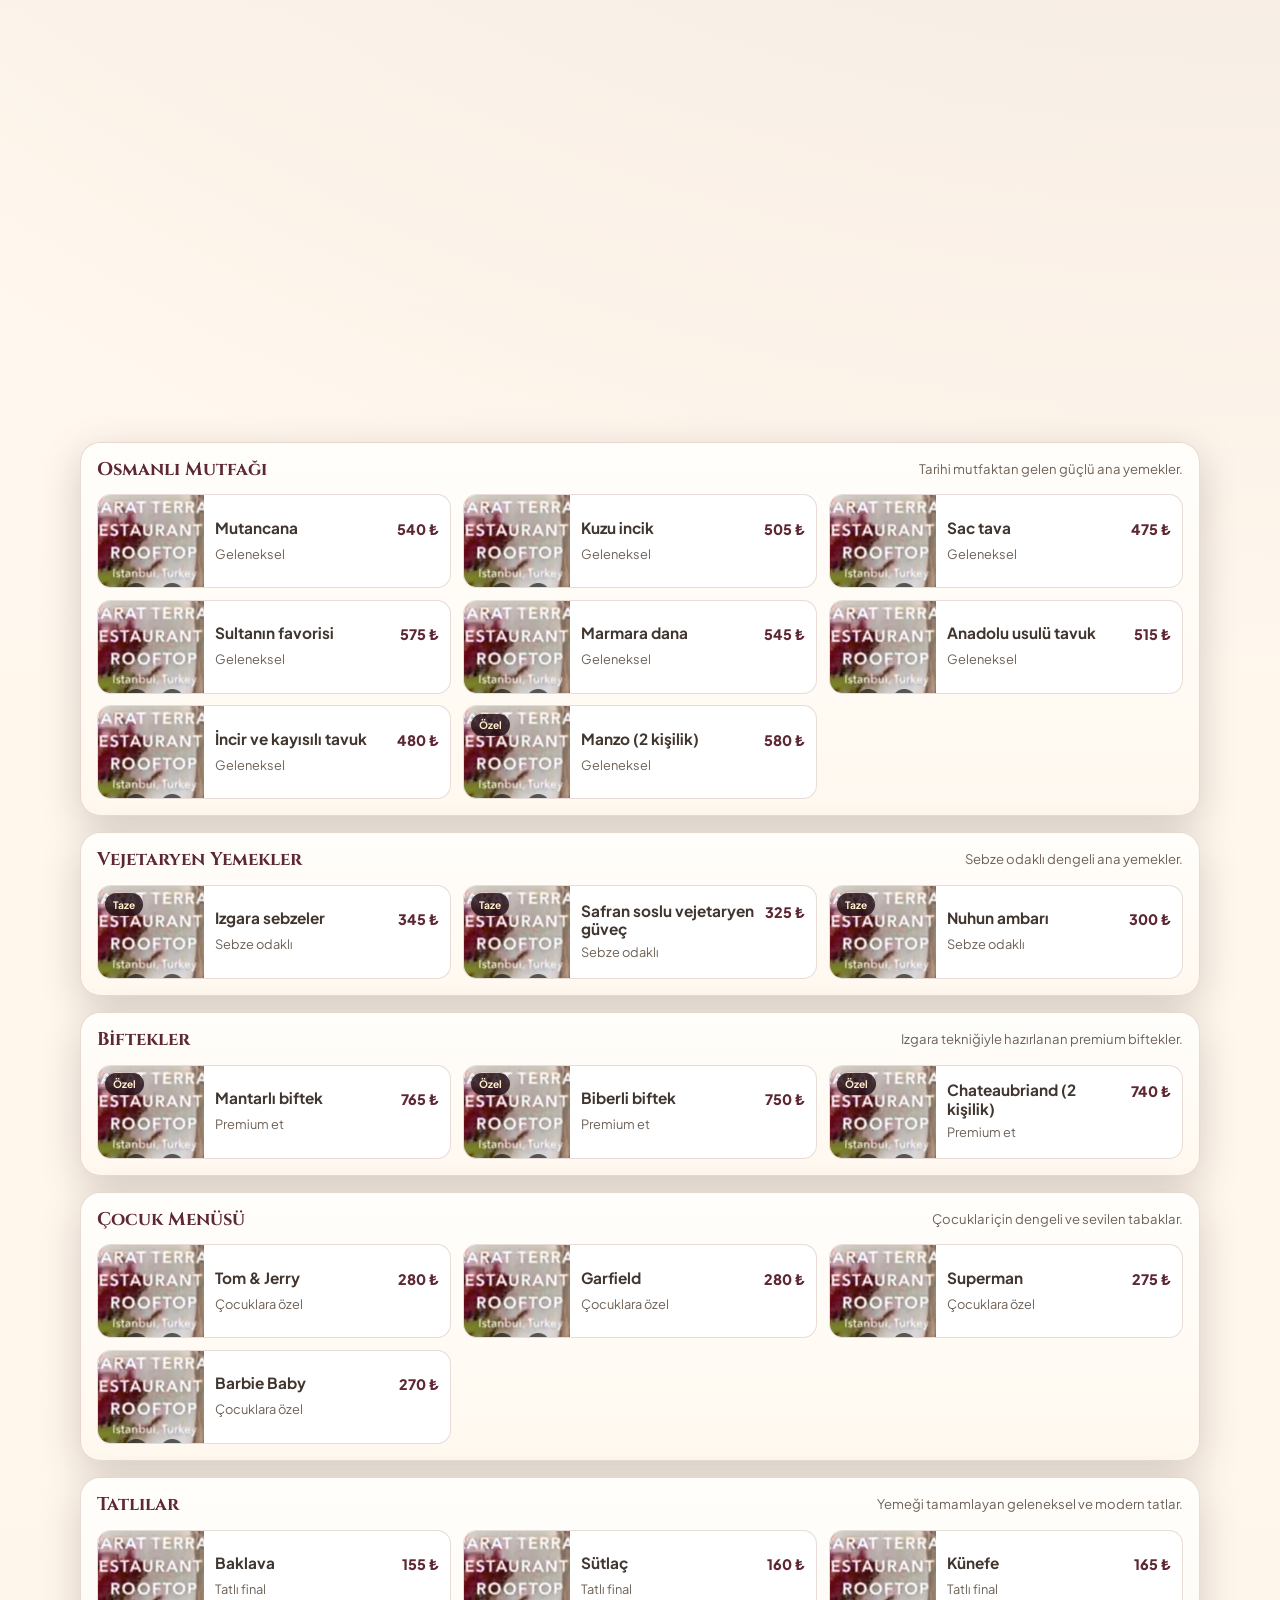
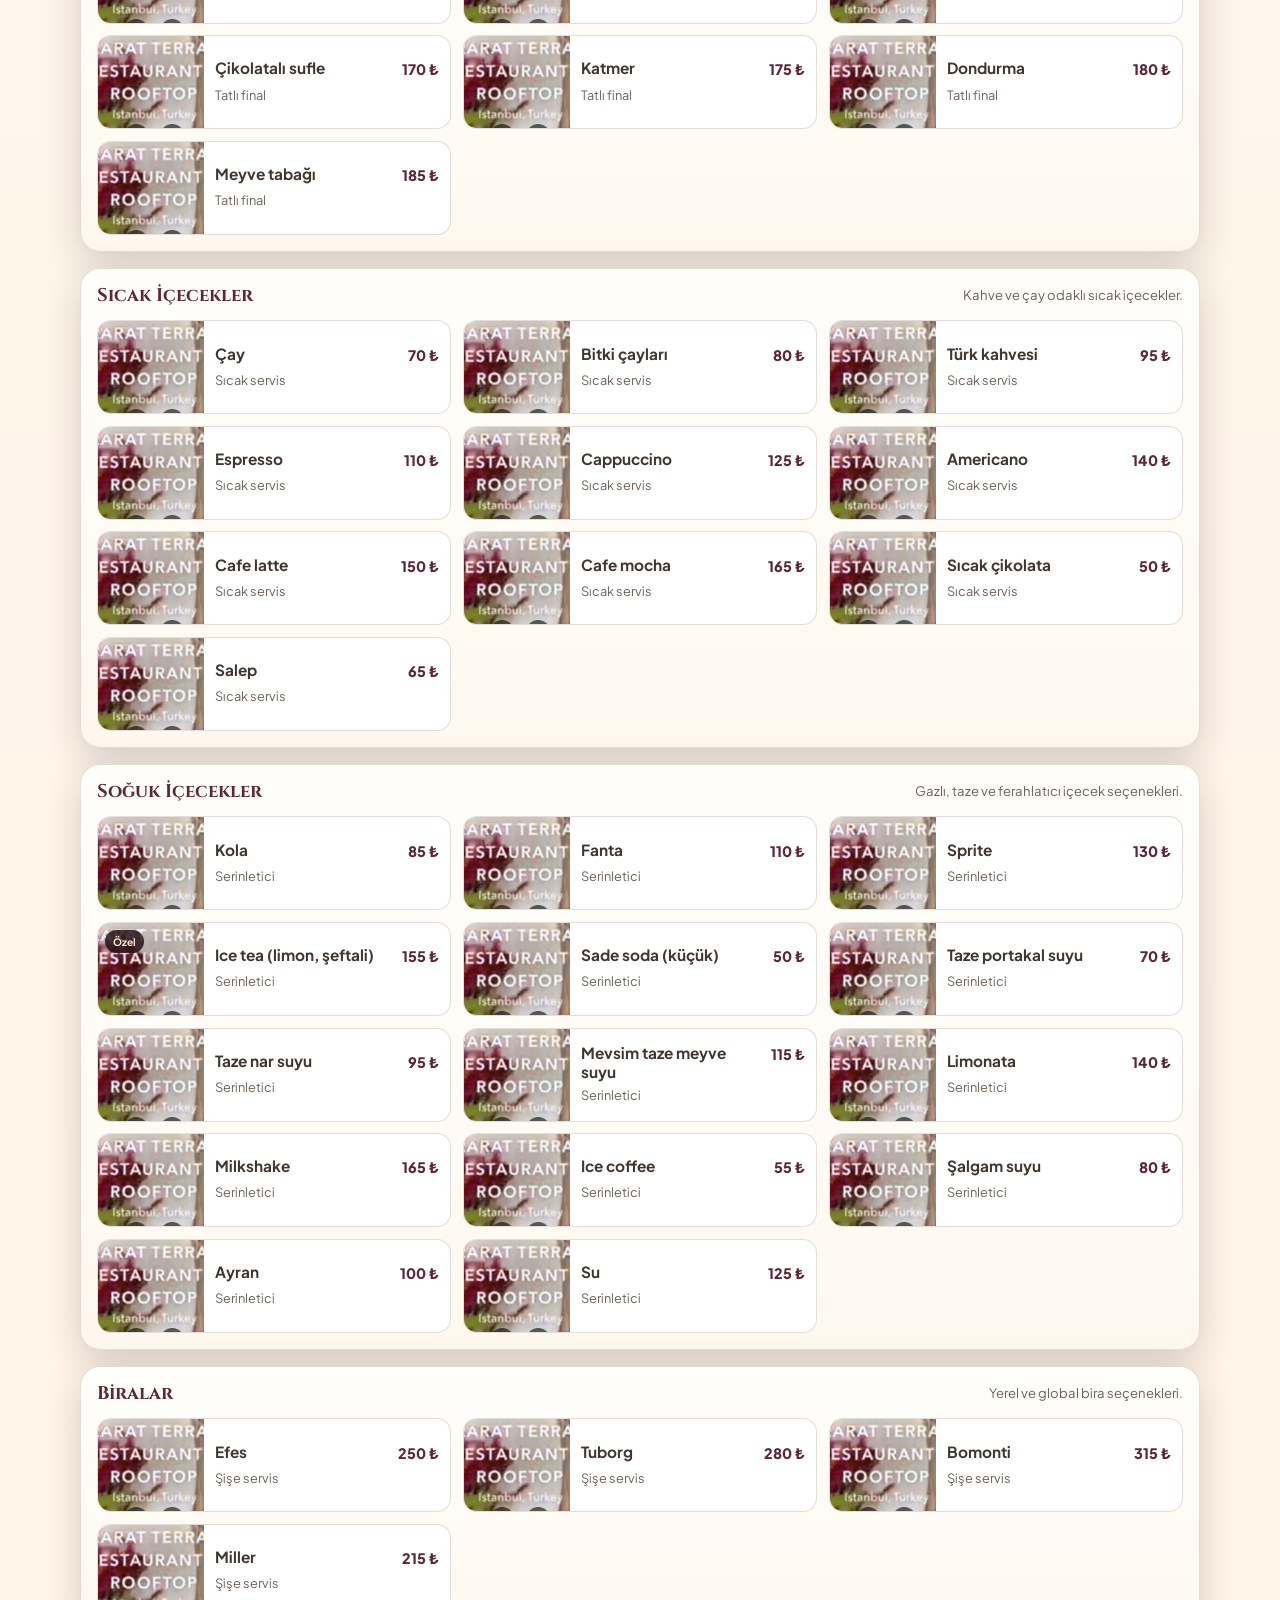
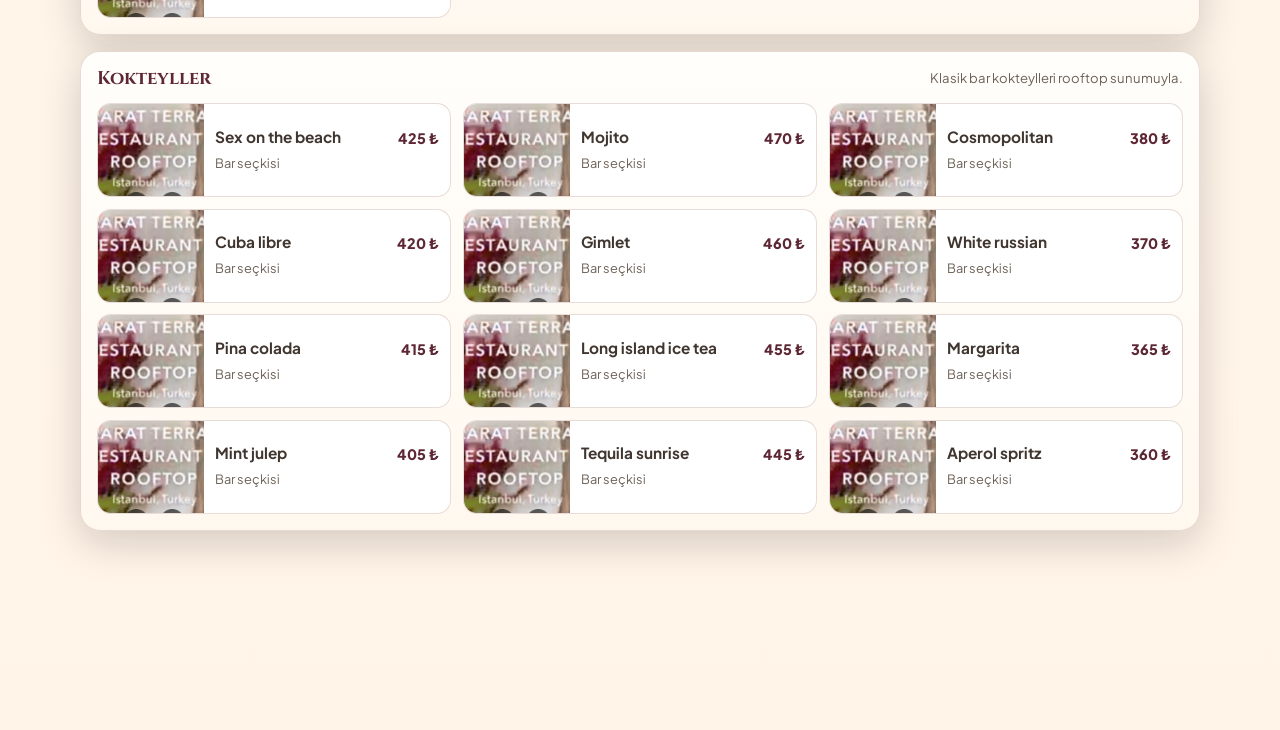
==== commit 307bf52d: "Fix Google Maps embed sizing and sync menu search icon" ====
--- a/menu.html
+++ b/menu.html
@@ -43,7 +43,12 @@
     <section class="menu-controls">
       <div class="container controls-inner">
         <div class="menu-search-shell">
-          <span class="menu-search-icon" aria-hidden="true">⌕</span>
+          <span class="menu-search-icon" aria-hidden="true">
+            <svg viewBox="0 0 24 24" focusable="false">
+              <circle cx="11" cy="11" r="6.5"></circle>
+              <path d="M16 16 L21 21"></path>
+            </svg>
+          </span>
           <input class="menu-search" type="search" data-menu-search data-i18n-placeholder="searchPlaceholder" placeholder="Yemek ara...">
           <button class="menu-search-clear" type="button" data-search-clear data-i18n="clearSearch">Temizle</button>
         </div>
--- a/styles.css
+++ b/styles.css
@@ -472,14 +472,19 @@
 .map-box {
   border-radius: var(--radius-lg);
   overflow: hidden;
-  min-height: 240px;
+  min-height: 320px;
+  height: clamp(320px, 40vw, 520px);
+  aspect-ratio: 16 / 10;
   box-shadow: var(--shadow-hard);
-}
-
-.map-box img {
-  width: 100%;
-  height: 100%;
-  object-fit: cover;
+  background: #efe6d8;
+}
+
+.map-box iframe {
+  width: 100% !important;
+  height: 100% !important;
+  min-height: 320px;
+  border: 0;
+  display: block;
 }
 
 .site-footer {
@@ -566,8 +571,21 @@
 
 .menu-search-icon {
   color: rgba(93, 39, 52, 0.72);
-  font-size: 0.98rem;
-  font-weight: 700;
+  display: inline-flex;
+  align-items: center;
+  justify-content: center;
+  width: 30px;
+  height: 30px;
+}
+
+.menu-search-icon svg {
+  width: 22px;
+  height: 22px;
+  fill: none;
+  stroke: currentColor;
+  stroke-width: 2.35;
+  stroke-linecap: round;
+  stroke-linejoin: round;
 }
 
 .menu-search {
@@ -889,7 +907,7 @@
 
   .contact-grid {
     grid-template-columns: 1.1fr 1fr;
-    align-items: stretch;
+    align-items: start;
   }
 
   .menu-items-grid {
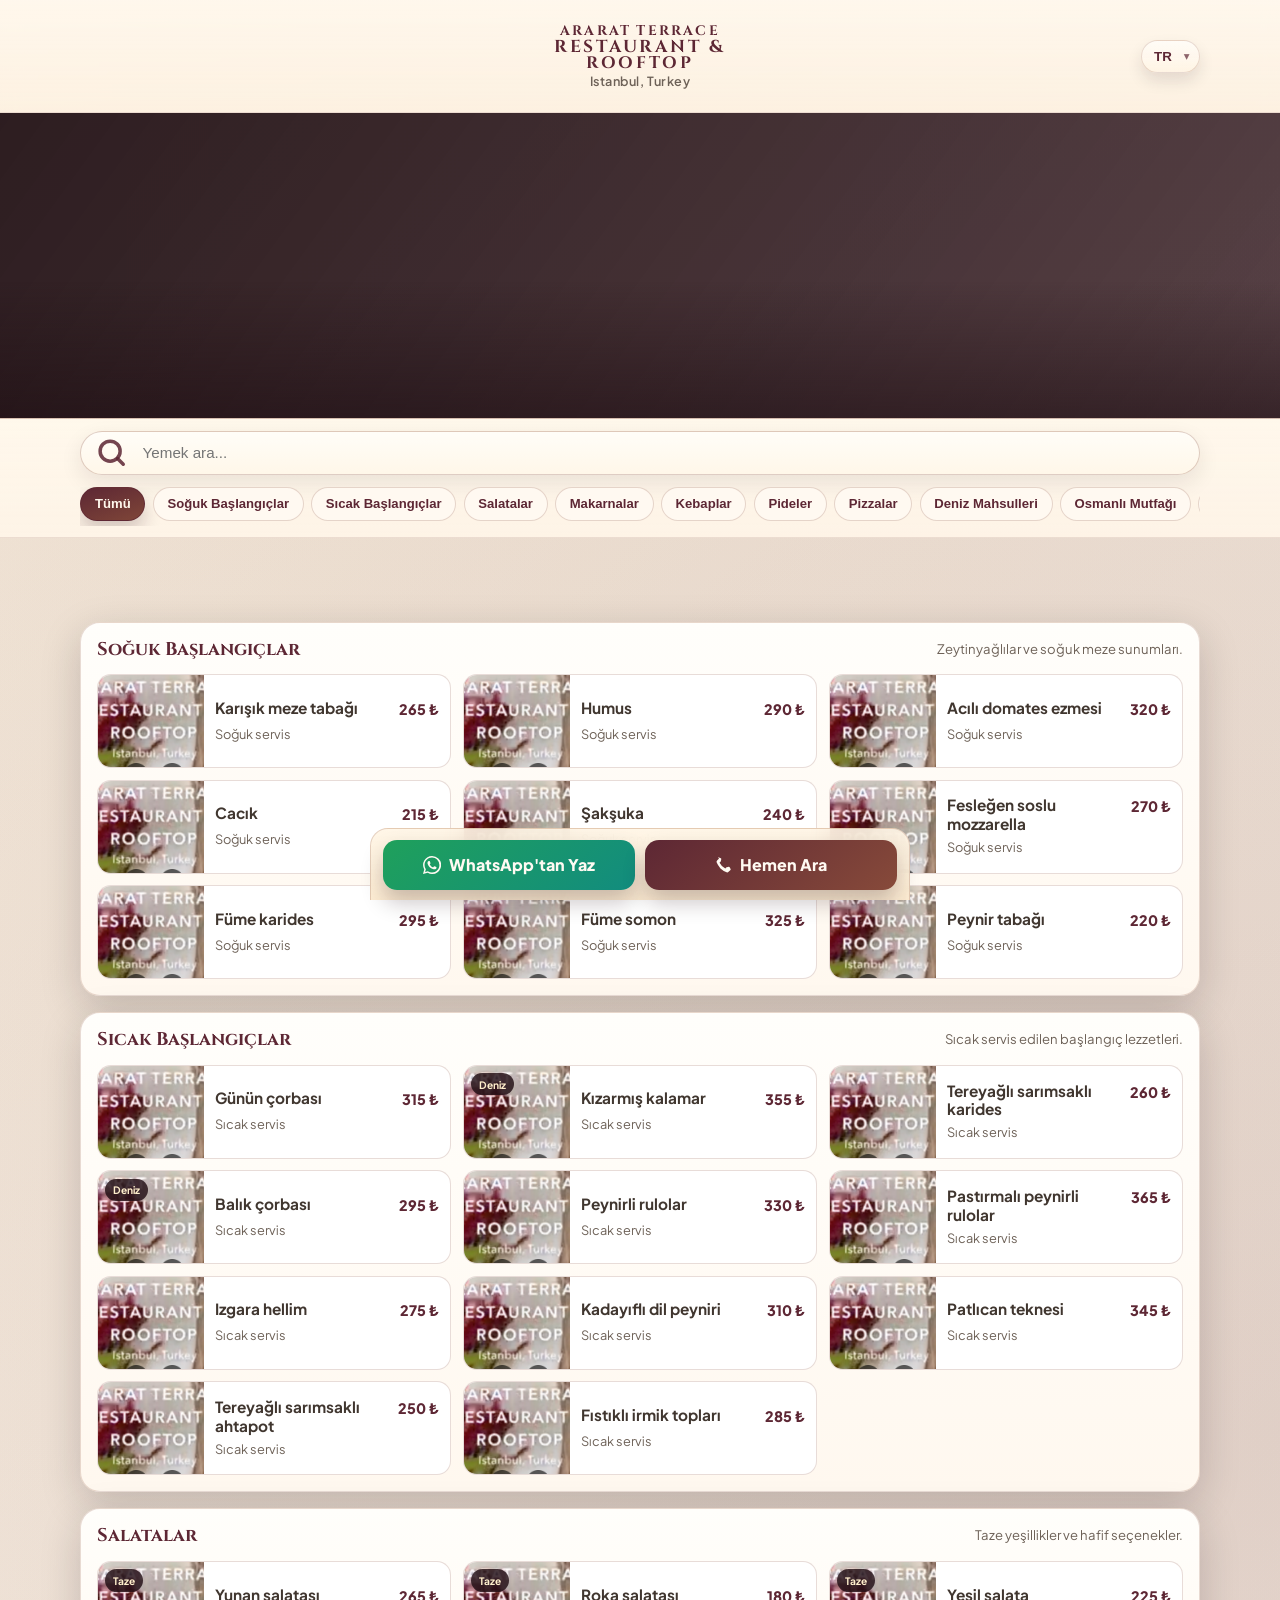
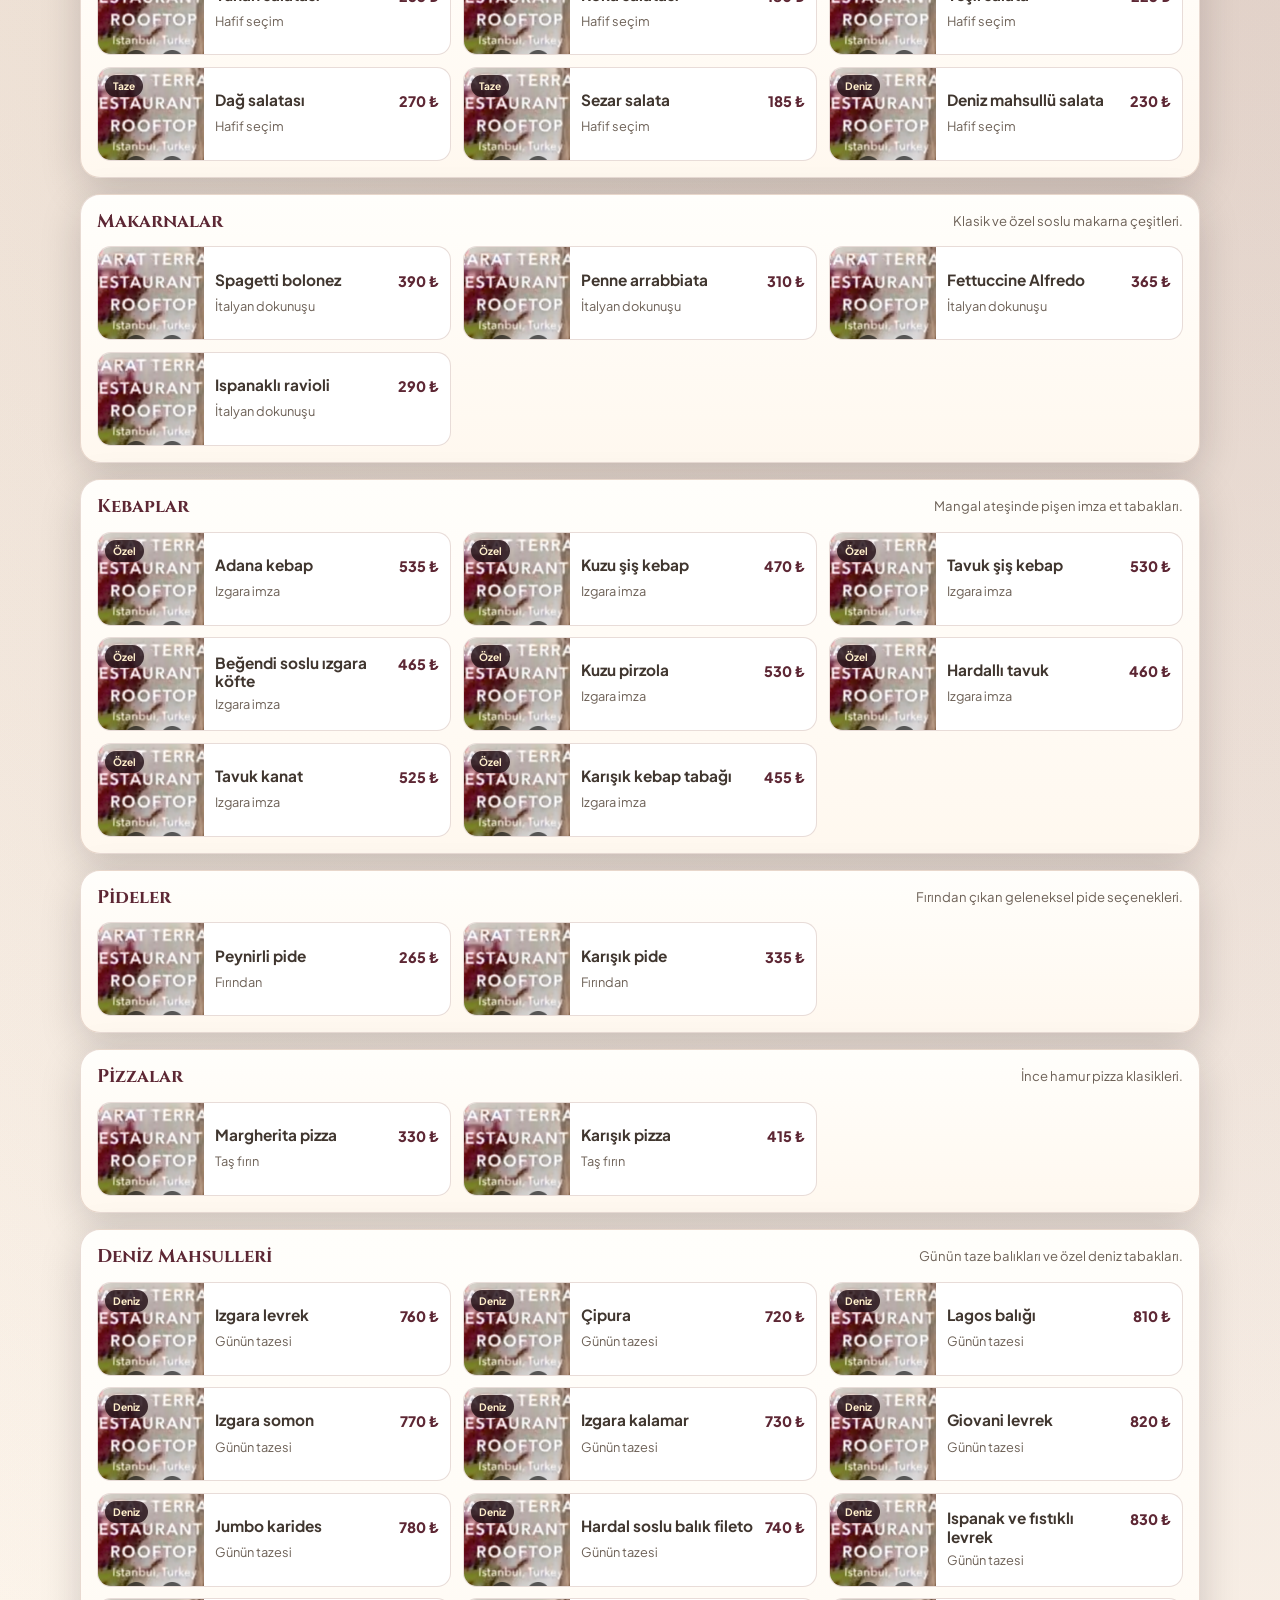
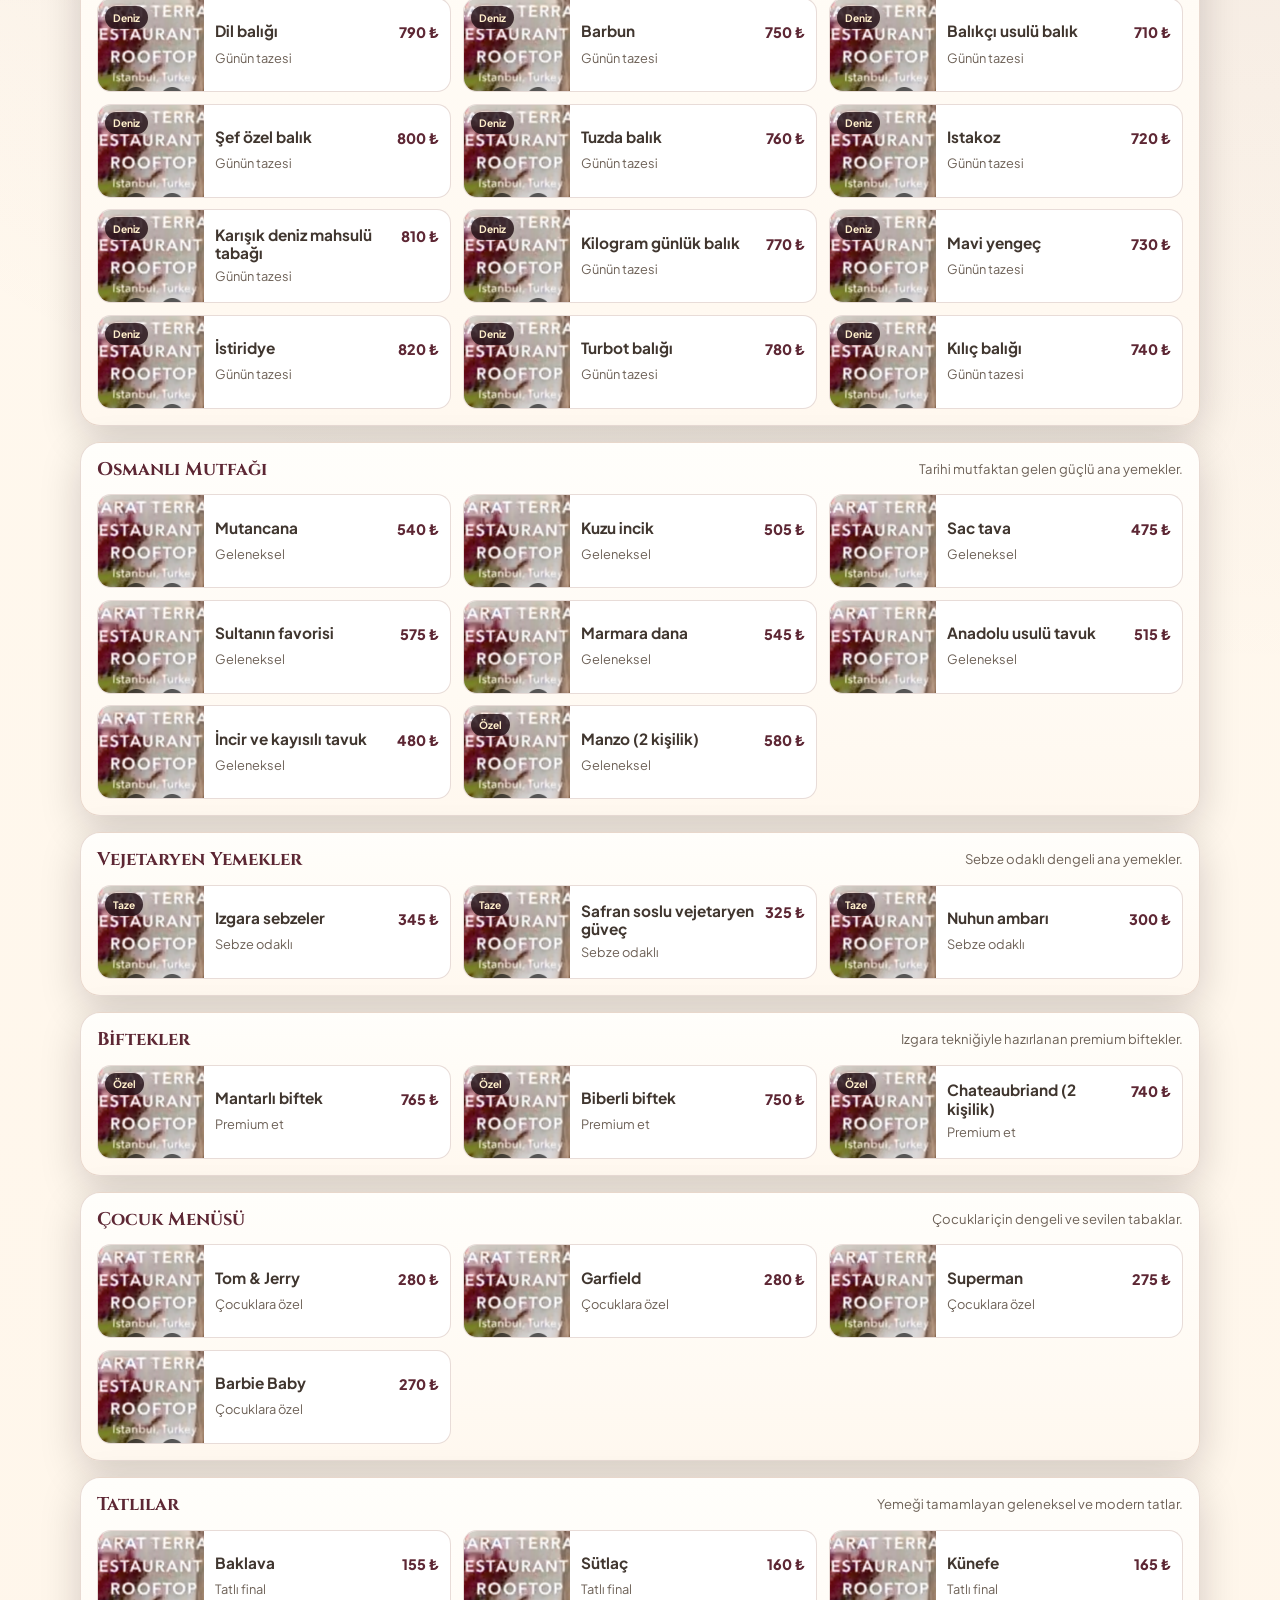
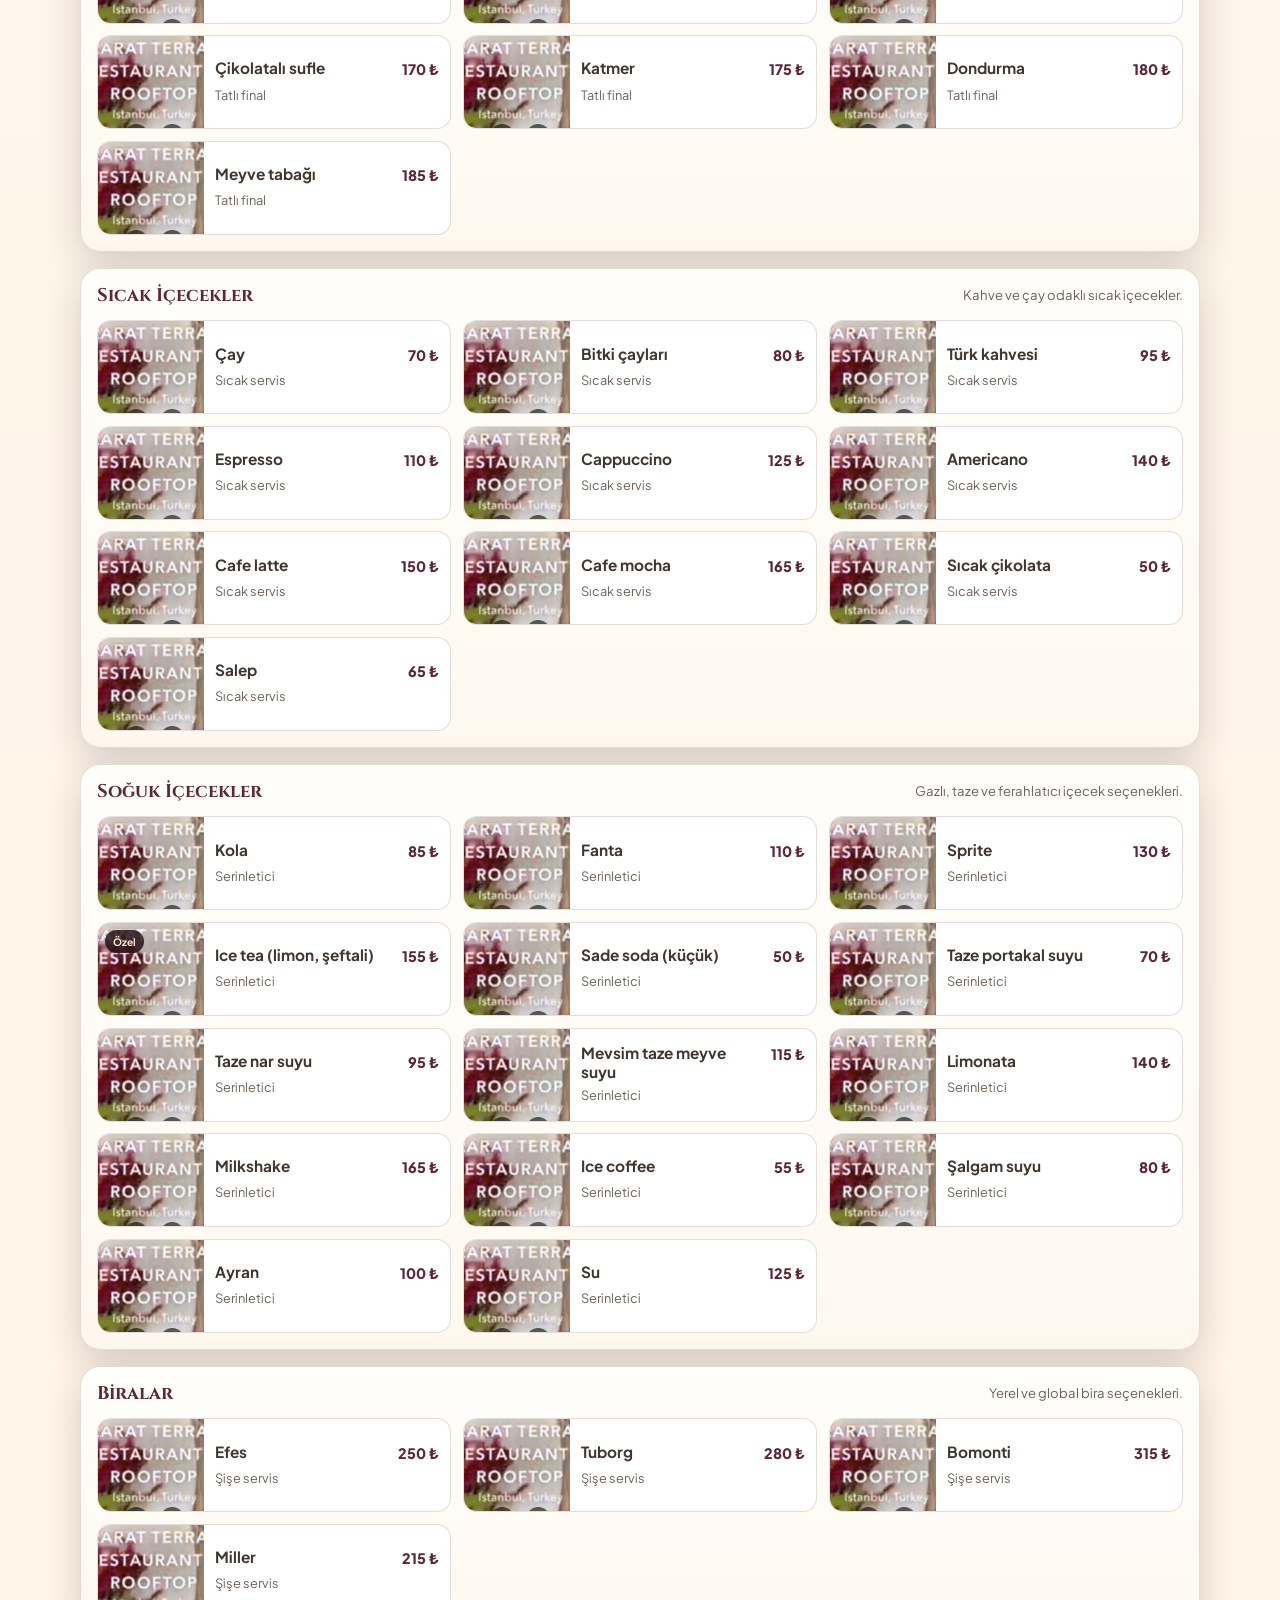
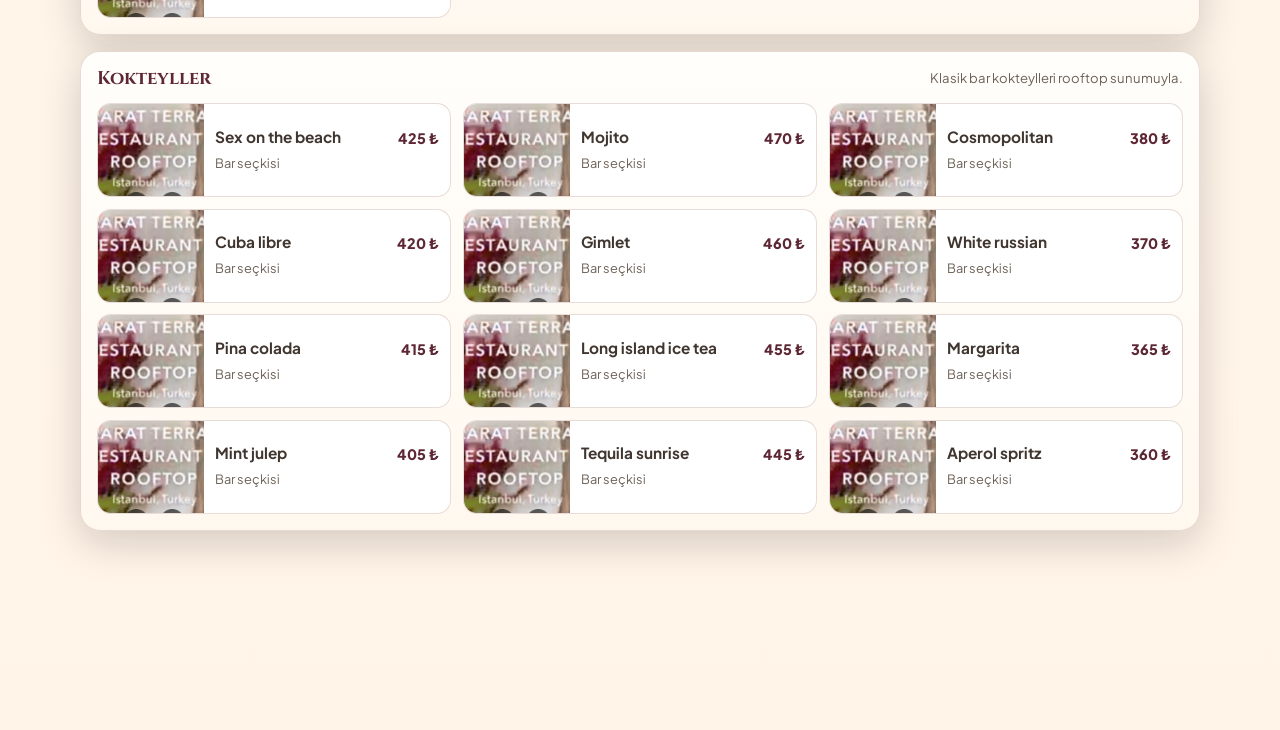
==== commit 2d4e409b: "Increase menu search icon size and weight for mobile visibility" ====
--- a/menu.html
+++ b/menu.html
@@ -45,8 +45,8 @@
         <div class="menu-search-shell">
           <span class="menu-search-icon" aria-hidden="true">
             <svg viewBox="0 0 24 24" focusable="false">
-              <circle cx="11" cy="11" r="6.5"></circle>
-              <path d="M16 16 L21 21"></path>
+              <circle cx="10.5" cy="10.5" r="8"></circle>
+              <path d="M16.4 16.4 L21 21"></path>
             </svg>
           </span>
           <input class="menu-search" type="search" data-menu-search data-i18n-placeholder="searchPlaceholder" placeholder="Yemek ara...">
--- a/styles.css
+++ b/styles.css
@@ -570,20 +570,20 @@
 }
 
 .menu-search-icon {
-  color: rgba(93, 39, 52, 0.72);
+  color: rgba(93, 39, 52, 0.86);
   display: inline-flex;
   align-items: center;
   justify-content: center;
+  width: 40px;
+  height: 40px;
+}
+
+.menu-search-icon svg {
   width: 30px;
   height: 30px;
-}
-
-.menu-search-icon svg {
-  width: 22px;
-  height: 22px;
   fill: none;
   stroke: currentColor;
-  stroke-width: 2.35;
+  stroke-width: 2.8;
   stroke-linecap: round;
   stroke-linejoin: round;
 }
